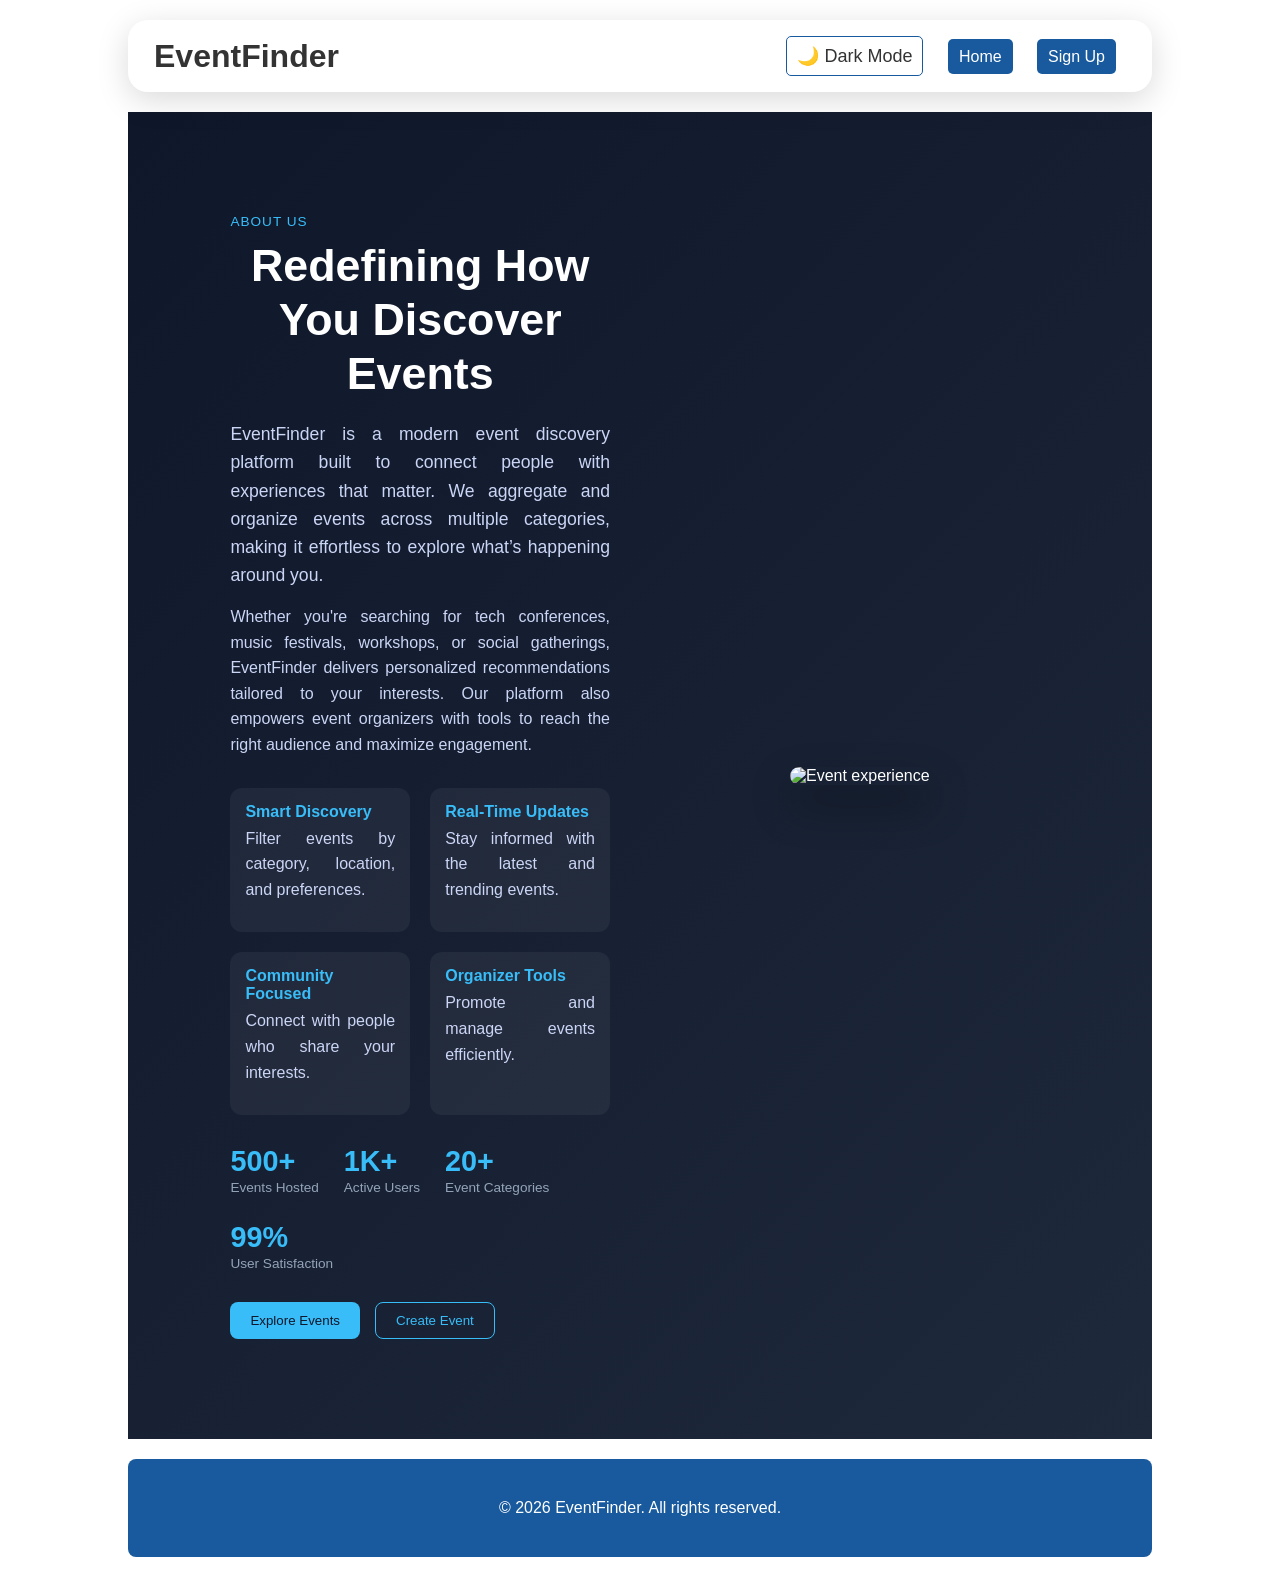
==== about-us.html @ e3f43a1d "adjustment" ====
<!DOCTYPE html>
<html lang="en">
<head>
  <meta charset="UTF-8">
  <title>About Us - EventFinder</title>
  <link rel="stylesheet" href="styles/base.css">
    <link rel="stylesheet" href="styles/about.css">
</head>
<body>

  <!-- Navbar -->
  <header class="navbar">
    <h1 class="logo">EventFinder</h1>
    <nav>
      <button id="theme-toggle">🌙 Dark Mode</button>
      <a href="index.html">Home</a>
      <a href="signup.html">Sign Up</a>
    </nav>
  </header>


  <section class="about-main">
  <div class="about-wrapper">

    <!-- Left Content -->
    <div class="about-content">
      <span class="about-label">About Us</span>
      <h2>Redefining How You Discover Events</h2>

      <p class="about-intro">
        EventFinder is a modern event discovery platform built to connect people
        with experiences that matter. We aggregate and organize events across
        multiple categories, making it effortless to explore what’s happening
        around you.
      </p>

      <p>
        Whether you're searching for tech conferences, music festivals,
        workshops, or social gatherings, EventFinder delivers personalized
        recommendations tailored to your interests. Our platform also empowers
        event organizers with tools to reach the right audience and maximize
        engagement.
      </p>

      <!-- Feature highlights -->
      <div class="about-features">
        <div class="feature">
          <h4>Smart Discovery</h4>
          <p>Filter events by category, location, and preferences.</p>
        </div>

        <div class="feature">
          <h4>Real-Time Updates</h4>
          <p>Stay informed with the latest and trending events.</p>
        </div>

        <div class="feature">
          <h4>Community Focused</h4>
          <p>Connect with people who share your interests.</p>
        </div>

        <div class="feature">
          <h4>Organizer Tools</h4>
          <p>Promote and manage events efficiently.</p>
        </div>
      </div>

      <!-- Stats -->
      <div class="about-stats">
        <div>
          <h3>500+</h3>
          <span>Events Hosted</span>
        </div>
        <div>
          <h3>1K+</h3>
          <span>Active Users</span>
        </div>
        <div>
          <h3>20+</h3>
          <span>Event Categories</span>
        </div>
        <div>
          <h3>99%</h3>
          <span>User Satisfaction</span>
        </div>
      </div>

      <!-- CTA -->
      <div class="about-cta">
        <button class="primary-btn">Explore Events</button>
        <button class="secondary-btn">Create Event</button>
      </div>
    </div>

    <!-- Right Image -->
    <div class="about-visual">
      <img src="images/about.jpg" alt="Event experience">
    </div>

  </div>
</section>
  

  <footer>
    <p>© 2026 EventFinder. All rights reserved.</p>
  </footer>

  <script src="scripts/theme.js"></script>
</body>
</html>
---- styles/base.css ----
:root {
  --bg: #ffffff;
  --text: #333333;
  --card: #f4f4f4;
  --primary: #185a9d;
  --nav-link-text: #ffffff;
}

.dark-mode {
  --bg: #121212;
  --text: #f5f5f5;
  --card: #1e1e1e;
  --primary: #ff7a18;
  --nav-link-text:#ffffff;
}

* {
  margin: 0%;
  padding: 0;
  box-sizing: border-box;
  font-family: Arial, sans-serif;
}

body {
  margin: 0% 10%;
  background-color: var(--bg);
  color: var(--text);
}

/* Navbar */
.navbar {
 display: flex;
 justify-content: space-between;
 align-items: center;
 padding: 15px 25px;
 margin: 20px auto;
 border-radius: 20px;
 backdrop-filter: blur(12px);
 -webkit-backdrop-filter: blur(12px);
 background: rgba(255,255,255,0.15);
 border: 1px solid rgba(255,255,255,0.2);
 box-shadow: 0 8px 32px rgba(0,0,0,0.15);
 width: 100%;
 transition: all 0.3s ease;
}


#theme-toggle {
  background: transparent;
  border: 1px solid #185a9d;
  font-size: 18px;
  cursor: pointer;
  color: var(--text);
  margin: 0px 10px;
  padding: 8px 10px;
  border-radius: 5px;
}
.navbar a {
  margin-left: 40px;
  text-decoration: none;
  color: var(--nav-link-text);
  font-size: 16px;
  margin: 0px 10px;
  padding: 8px 10px;
  border-radius: 5px;
  border: 1px solid transparent;
  background-color: var(--primary);
  transition: all 0.3s ease;
}

.navbar a:hover {
  border-bottom: 2px solid #ff7a18;
}

/* Hero */
.hero {
  
  backdrop-filter: blur(12px);
  -webkit-backdrop-filter: blur(12px);
  background: rgba(255,255,255,0.15);
  
  box-shadow: 0 8px 32px rgba(0,0,0,0.15);
  transition:all 0.3s ease;


  text-align: center;
  padding: 100px, 40px;
  border-radius: 15px;
  min-height: 40vh;
  font-size: 20px;
  background-image: linear-gradient(rgba(0,0,0,0.6), rgba(0,0,0,0.6)), url("../assets/images/hero.jpg");

  background-color: #185a9d;
  color: white;
  background-size: cover;
  background-position: center;
  background-repeat: no-repeat;
}

.search-box {
  margin-top: 20px;

}

.search-box input {
  padding: 16px 24px;
  width: 500px;
  border: none;
  border-radius: 30px;
  font-size: 16px;
  outline: none;
}

.search-box button {
  padding: 16px 28px;
  border: none;
  font-size: 16px;
  background: #ff7a18;
  color: white;
  border-radius: 30px;
  cursor: pointer;
  margin-left: 10px;
  font-weight: bold;
}

/* Categories */
.categories {
  padding: 40px;
  text-align: center;
}

.category-list {
  display: flex;
  flex-wrap: wrap;
  justify-content: center;
  gap: 20px;
  margin-top: 20px;
}
.card {
  padding: 20px;
  background: var(--card);
  border-radius: 10px;
  width: 120px;
  box-shadow: 0 2px 5px rgba(0, 0, 0, 0.1);
}

/* Events */
.events {
  padding: 40px;
}

.event-grid {
  display: grid;
  grid-template-columns: repeat(3, 1fr);
  gap: 24px;
  margin: 30px 0px;
}

.event-card {
  background: var(--card);
  border-radius: 10px;
  overflow: hidden;
  box-shadow: 0 2px 5px rgba(0, 0, 0, 0.1);
}

.event-card img {
  width: 100%;
}

.event-card h3 {
  padding: 10px;
}

.event-card p {
  padding: 0 10px 10px;
  color: gray;
}

.categories-container {
  max-width: 900px;
  margin: 30px auto;
  background: var(--card);
  border-radius: 10px;
  padding: 20px;
}

/* Header */
.categories-header {
  display: flex;
  justify-content: center;
  align-items: center;
  margin-bottom: 20px;
}

.close-btn {
  cursor: pointer;
  font-size: 18px;
}

.card-desc {
  text-decoration: none;
  text-align: justify;
}

/* Grid */
.categories-grid {
  display: grid;
  align-items: center;
  justify-content: center;
  grid-template-columns: repeat(2, 0fr);
  gap: 25px;
}

/* Category Item */
.category {
  display: flex;
  justify-content: center;
  align-items: center;
  text-align: center;
  cursor: pointer;
  transition: 0.2s;
  font-size: 24px;
  width: 200px;
  height: 140px;
  object-fit: contain;
  margin-bottom: 10px;
  border: 1px #222 solid;
  border-radius: 5px;
}

.category p {
  font-size: 24px;
}

.category p {
  font-size: 14px;
  color: #333;
}

/* Hover Effect */
.category:hover {
  transform: scale(1.05);
}

/* Responsive */
@media (max-width: 768px) {
  .categories-grid {
    grid-template-columns: repeat(2, 1fr);
  }
}

@media (max-width: 480px) {
  .categories-grid {
    grid-template-columns: 1fr;
  }
}

/* SECTION BASE */
section {
  padding: 60px 40px;
}

h2 {
  text-align: center;
  margin-bottom: 30px;
}

/* 🎯 Categories */
.category-grid {
  display: flex;
  justify-content: center;
  gap: 20px;
}

.category-grid .card {
  padding: 20px;
  border-radius: 12px;
  color: white;
  width: 120px;
  text-align: center;
  font-weight: bold;
}

.category-list .card {
  background: var(--card);
  color: var(--text);
}

/* 📩 Newsletter */
.newsletter {
  text-align: center;
  background: linear-gradient(135deg, #43cea2, #185a9d);
  color: white;
  border-radius: 15px;
  margin: 4% 0%;
  display: flex;
  flex-direction: column;
  align-items: center;
  padding: 40px;
  gap: 50px;
  font-size: 18px;
}

.newsletter input {
  padding: 10px;
  width: 250px;
  border: none;
  border-radius: 5px;
}

.newsletter button {
  padding: 10px 15px;
  border: none;
  background: #ff7a18;
  color: white;
  font-size: 16px;
  border-radius: 5px;
  margin-left: 10px;
}

.card:hover,
.event-card:hover,
button:hover {
  transform: translateY(-5px);
  transition: 0.3s;
  cursor: pointer;
}

.one button {
  margin-top: 25px;
}

/* Footer */
footer {
  text-align: center;
  padding: 20px;
  border-radius: 8px;
  margin: 20px 0;
  background: #185a9d;
  color: white;
  display: flex;
  flex-direction: column;
  align-items: center;
  padding: 40px;
  gap: 10px;
}

footer a {
  text-decoration: none;
  color: #fff;
}
/* event card image area */
.card-img {
  width: 100%;
  height: 150px;
  display: flex;
  align-items: center;
  justify-content: center;
  font-size: 64px;
  background: #eef2f7;
}
.dark-mode .card-img {
  background: #2a2a2a;
}

/* card body padding */
.card-body {
  padding: 14px 16px 18px;
}
.card-body h3 {
  font-size: 17px;
  margin-bottom: 8px;
}

/* date and location row */
.card-meta {
  display: flex;
  gap: 14px;
  font-size: 13px;
  color: gray;
  margin-bottom: 8px;
}

/* description preview — cuts off at 2 lines with ... */
.card-desc {
  font-size: 13px;
  line-height: 1.5;
  opacity: 0.7;
  display: -webkit-box;
  -webkit-line-clamp: 2;
  -webkit-box-orient: vertical;
  overflow: hidden;
  max-height: 3em;
}
.card-desc {
  display: -webkit-box;
  -webkit-line-clamp: 2;
  -webkit-box-orient: vertical;
  overflow: hidden;
}
.read-more {
  font-size: 12px;
  color: #185a9d;
  cursor: pointer;
  display: inline-block;
  margin-top: 4px;
  padding: 0 16px 12px;
}
/* Auth Pages */
.auth-section {
  display: flex;
  justify-content: center;
  align-items: center;
  padding: 60px 20px;
}

.auth-box {
  background: var(--card);
  border-radius: 16px;
  padding: 40px;
  width: 100%;
  max-width: 450px;
  box-shadow: 0 4px 20px rgba(0,0,0,0.1);
  text-align: center;
}

.auth-box h2 {
  margin-bottom: 8px;
}

.auth-sub {
  color: gray;
  font-size: 14px;
  margin-bottom: 30px;
}

.auth-form {
  text-align: left;
}

.form-group {
  margin-bottom: 20px;
}

.form-group label {
  display: block;
  font-size: 14px;
  font-weight: bold;
  margin-bottom: 6px;
}

.form-group input {
  width: 100%;
  padding: 12px;
  border: 1px solid #ddd;
  border-radius: 8px;
  font-size: 14px;
  background: var(--bg);
  color: var(--text);
}

.auth-btn {
  width: 100%;
  padding: 13px;
  background: linear-gradient(135deg, #43cea2, #185a9d);
  color: white;
  border: none;
  border-radius: 8px;
  font-size: 16px;
  font-weight: bold;
  cursor: pointer;
  margin-top: 10px;
}

.auth-error {
  color: #e74c3c;
  font-size: 13px;
  margin-bottom: 10px;
  min-height: 18px;
}

.auth-success {
  color: #27ae60;
  font-size: 13px;
  margin-bottom: 10px;
  min-height: 18px;
}

.auth-switch {
  text-align: center;
  margin-top: 20px;
  font-size: 14px;
  color: gray;
}

.auth-switch a {
  color: #185a9d;
  text-decoration: none;
  font-weight: bold;
}
---- styles/about.css ----
.about-main {
  padding: 100px 10%;
  background: linear-gradient(135deg, #0f172a, #1e293b);
  color: #fff;
}

/* Layout */
.about-wrapper {
  display: flex;
  align-items: center;
  gap: 60px;
  flex-wrap: wrap;
}

p {
    text-align: justify;
}

.about-content {
  flex: 1;
  max-width: 600px;
}

/* Labels & Headings */
.about-label {
  font-size: 0.85rem;
  letter-spacing: 1px;
  text-transform: uppercase;
  color: #38bdf8;
  margin-bottom: 10px;
  display: inline-block;
}

.about-content h2 {
  font-size: 2.8rem;
  margin-bottom: 20px;
  line-height: 1.2;
}

.about-intro {
  font-size: 1.1rem;
  margin-bottom: 15px;
  color: #e2e8f0;
}

.about-content p {
  color: #cbd5f5;
  line-height: 1.6;
  margin-bottom: 15px;
}

/* Features Grid */
.about-features {
  display: grid;
  grid-template-columns: repeat(2, 1fr);
  gap: 20px;
  margin: 30px 0;
}

.feature {
  background: rgba(255,255,255,0.05);
  padding: 15px;
  border-radius: 12px;
  transition: 0.3s;
}

.feature:hover {
  background: rgba(56,189,248,0.15);
  transform: translateY(-5px);
}

.feature h4 {
  margin-bottom: 5px;
  color: #38bdf8;
}

/* Stats */
.about-stats {
  display: flex;
  gap: 25px;
  flex-wrap: wrap;
  margin-top: 20px;
}

.about-stats h3 {
  font-size: 1.8rem;
  color: #38bdf8;
}

.about-stats span {
  font-size: 0.85rem;
  color: #94a3b8;
}

/* CTA */
.about-cta {
  margin-top: 30px;
  display: flex;
  gap: 15px;
}

.primary-btn {
  background: #38bdf8;
  color: #0f172a;
  padding: 10px 20px;
  border: none;
  border-radius: 8px;
  cursor: pointer;
}

.secondary-btn {
  background: transparent;
  border: 1px solid #38bdf8;
  color: #38bdf8;
  padding: 10px 20px;
  border-radius: 8px;
  cursor: pointer;
}

/* Image */
.about-visual {
  flex: 1;
  text-align: center;
}

.about-visual img {
  width: 100%;
  max-width: 450px;
  border-radius: 20px;
  box-shadow: 0 20px 40px rgba(0,0,0,0.4);
}

/* Responsive */
@media (max-width: 768px) {
  .about-wrapper {
    flex-direction: column;
    text-align: center;
  }

  .about-features {
    grid-template-columns: 1fr;
  }

  .about-cta {
    justify-content: center;
  }
}
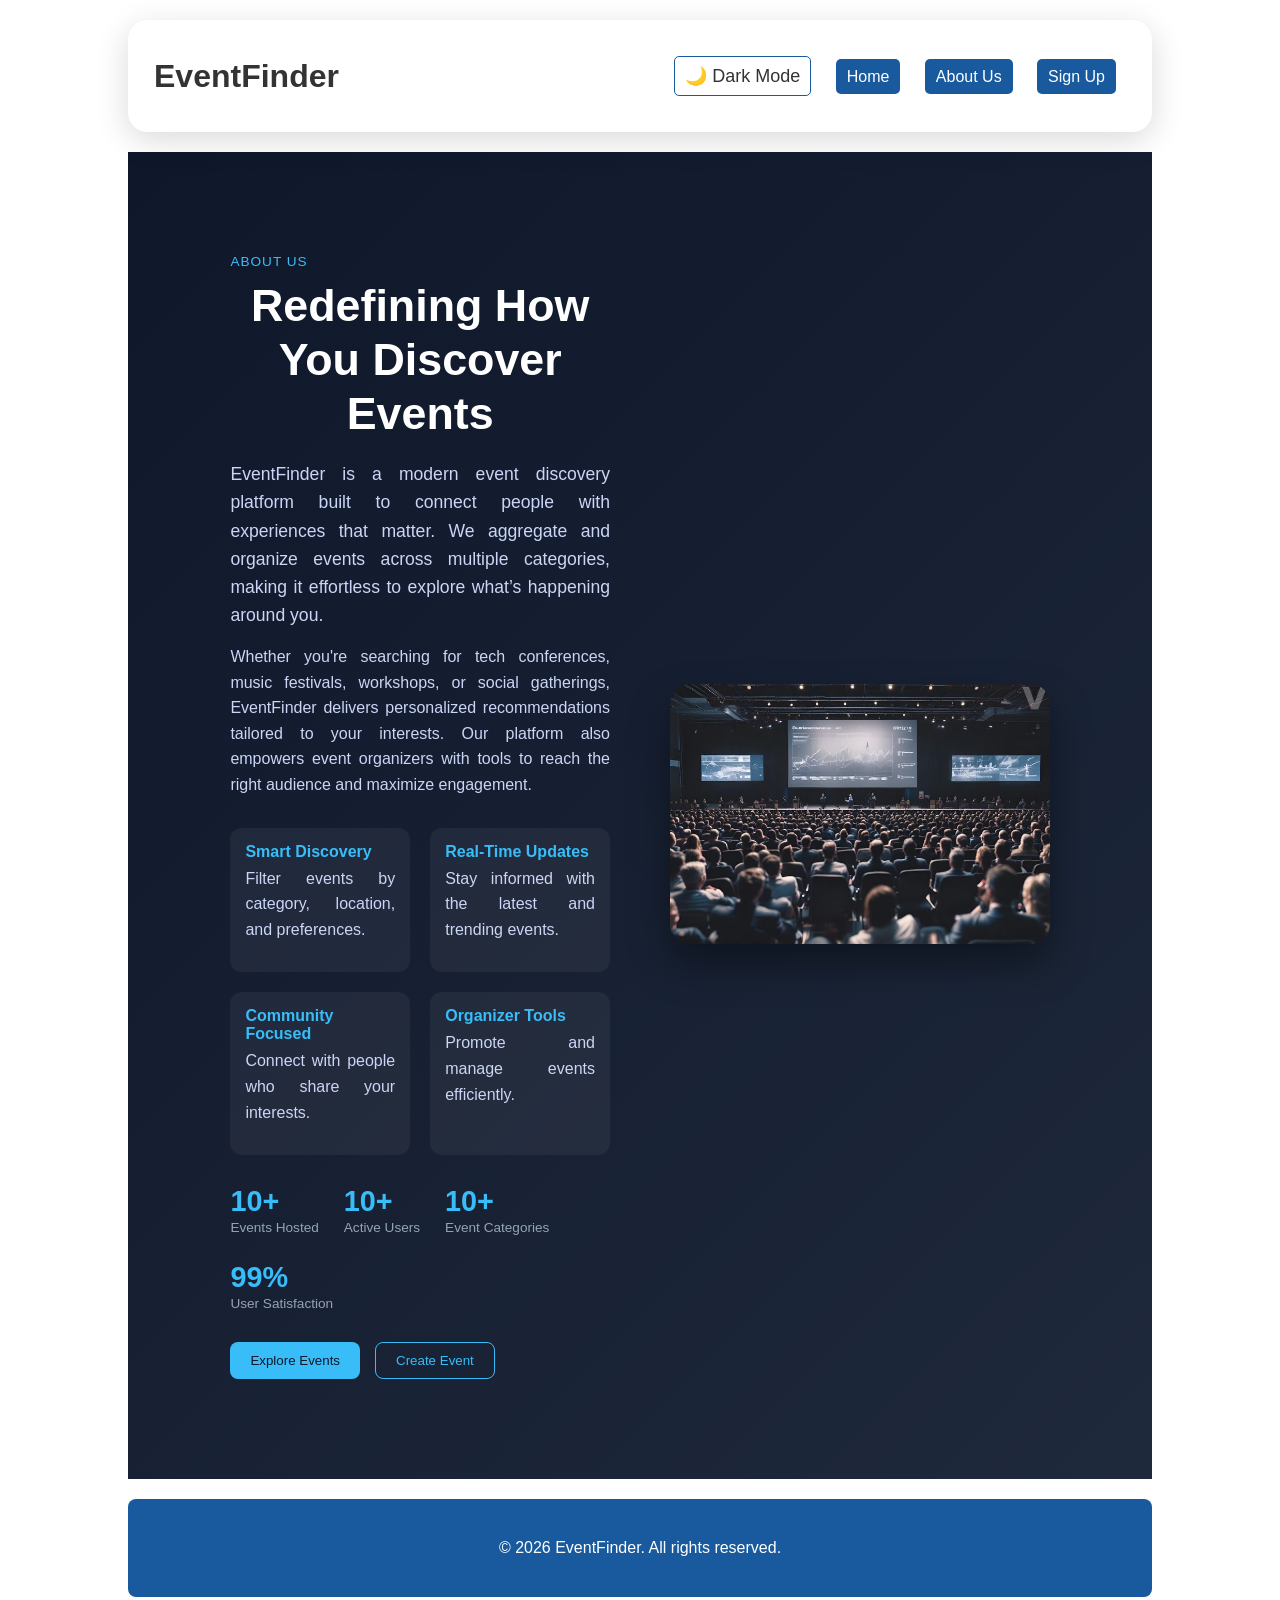
==== commit a0963178: "final" ====
--- a/about-us.html
+++ b/about-us.html
@@ -4,7 +4,8 @@
   <meta charset="UTF-8">
   <title>About Us - EventFinder</title>
   <link rel="stylesheet" href="styles/base.css">
-    <link rel="stylesheet" href="styles/about.css">
+  <link rel="stylesheet" href="styles/about.css">
+  <link rel="stylesheet" href="styles/responsiveness.css" />
 </head>
 <body>
 
@@ -14,6 +15,7 @@
     <nav>
       <button id="theme-toggle">🌙 Dark Mode</button>
       <a href="index.html">Home</a>
+      <a href="about-us.html">About Us</a>
       <a href="signup.html">Sign Up</a>
     </nav>
   </header>
@@ -68,15 +70,15 @@
       <!-- Stats -->
       <div class="about-stats">
         <div>
-          <h3>500+</h3>
+          <h3>10+</h3>
           <span>Events Hosted</span>
         </div>
         <div>
-          <h3>1K+</h3>
+          <h3>10+</h3>
           <span>Active Users</span>
         </div>
         <div>
-          <h3>20+</h3>
+          <h3>10+</h3>
           <span>Event Categories</span>
         </div>
         <div>
@@ -87,14 +89,14 @@
 
       <!-- CTA -->
       <div class="about-cta">
-        <button class="primary-btn">Explore Events</button>
-        <button class="secondary-btn">Create Event</button>
+        <button class="primary-btn" onclick="window.location.href='index.html#explore'">Explore Events</button>
+        <button class="secondary-btn" onclick="window.location.href='index.html#add-event'">Create Event</button>
       </div>
     </div>
 
     <!-- Right Image -->
     <div class="about-visual">
-      <img src="images/about.jpg" alt="Event experience">
+      <img src="assets/images/about.png" alt="Event experience">
     </div>
 
   </div>
--- a/styles/base.css
+++ b/styles/base.css
@@ -11,7 +11,11 @@
   --text: #f5f5f5;
   --card: #1e1e1e;
   --primary: #ff7a18;
-  --nav-link-text:#ffffff;
+  --nav-link-text: #ffffff;
+}
+
+.dark-mode .category-list {
+  color: #ffffff;
 }
 
 * {
@@ -29,21 +33,20 @@
 
 /* Navbar */
 .navbar {
- display: flex;
- justify-content: space-between;
- align-items: center;
- padding: 15px 25px;
- margin: 20px auto;
- border-radius: 20px;
- backdrop-filter: blur(12px);
- -webkit-backdrop-filter: blur(12px);
- background: rgba(255,255,255,0.15);
- border: 1px solid rgba(255,255,255,0.2);
- box-shadow: 0 8px 32px rgba(0,0,0,0.15);
- width: 100%;
- transition: all 0.3s ease;
-}
-
+  display: flex;
+  justify-content: space-between;
+  align-items: center;
+  padding: 35px 25px;
+  margin: 20px auto;
+  border-radius: 20px;
+  backdrop-filter: blur(12px);
+  -webkit-backdrop-filter: blur(12px);
+  background: rgba(255, 255, 255, 0.15);
+  border: 1px solid rgba(255, 255, 255, 0.2);
+  box-shadow: 0 8px 32px rgba(0, 0, 0, 0.15);
+  width: 100%;
+  transition: all 0.3s ease;
+}
 
 #theme-toggle {
   background: transparent;
@@ -74,21 +77,21 @@
 
 /* Hero */
 .hero {
-  
   backdrop-filter: blur(12px);
   -webkit-backdrop-filter: blur(12px);
-  background: rgba(255,255,255,0.15);
-  
-  box-shadow: 0 8px 32px rgba(0,0,0,0.15);
-  transition:all 0.3s ease;
-
+  background: rgba(255, 255, 255, 0.15);
+
+  box-shadow: 0 8px 32px rgba(0, 0, 0, 0.15);
+  transition: all 0.3s ease;
 
   text-align: center;
   padding: 100px, 40px;
   border-radius: 15px;
   min-height: 40vh;
   font-size: 20px;
-  background-image: linear-gradient(rgba(0,0,0,0.6), rgba(0,0,0,0.6)), url("../assets/images/hero.jpg");
+  background-image:
+    linear-gradient(rgba(0, 0, 0, 0.6), rgba(0, 0, 0, 0.6)),
+    url("../assets/images/hero.jpg");
 
   background-color: #185a9d;
   color: white;
@@ -99,7 +102,6 @@
 
 .search-box {
   margin-top: 20px;
-
 }
 
 .search-box input {
@@ -284,38 +286,6 @@
 .category-list .card {
   background: var(--card);
   color: var(--text);
-}
-
-/* 📩 Newsletter */
-.newsletter {
-  text-align: center;
-  background: linear-gradient(135deg, #43cea2, #185a9d);
-  color: white;
-  border-radius: 15px;
-  margin: 4% 0%;
-  display: flex;
-  flex-direction: column;
-  align-items: center;
-  padding: 40px;
-  gap: 50px;
-  font-size: 18px;
-}
-
-.newsletter input {
-  padding: 10px;
-  width: 250px;
-  border: none;
-  border-radius: 5px;
-}
-
-.newsletter button {
-  padding: 10px 15px;
-  border: none;
-  background: #ff7a18;
-  color: white;
-  font-size: 16px;
-  border-radius: 5px;
-  margin-left: 10px;
 }
 
 .card:hover,
@@ -420,7 +390,7 @@
   padding: 40px;
   width: 100%;
   max-width: 450px;
-  box-shadow: 0 4px 20px rgba(0,0,0,0.1);
+  box-shadow: 0 4px 20px rgba(0, 0, 0, 0.1);
   text-align: center;
 }
 
@@ -497,4 +467,55 @@
   color: #185a9d;
   text-decoration: none;
   font-weight: bold;
-}+}
+/* Events Header */
+.events-header {
+  display: flex;
+  justify-content: space-between;
+  align-items: center;
+  margin-bottom: 10px;
+}
+
+.events-header h2 {
+  margin-bottom: 0;
+}
+
+.add-event-btn {
+  padding: 10px 20px;
+  background: linear-gradient(135deg, #43cea2, #185a9d);
+  color: white;
+  border: none;
+  border-radius: 8px;
+  font-size: 15px;
+  font-weight: bold;
+  cursor: pointer;
+}
+/* Edit and Delete buttons on user cards */
+.user-card-actions {
+  display: flex;
+  gap: 8px;
+  margin-top: 10px;
+  padding-bottom: 4px;
+}
+
+.edit-btn {
+  flex: 1;
+  padding: 6px;
+  background: #185a9d;
+  color: white;
+  border: none;
+  border-radius: 6px;
+  font-size: 12px;
+  cursor: pointer;
+}
+
+.delete-btn {
+  flex: 1;
+  padding: 6px;
+  background: #e74c3c;
+  color: white;
+  border: none;
+  border-radius: 6px;
+  font-size: 12px;
+  cursor: pointer;
+}
--- a/styles/responsiveness.css
+++ b/styles/responsiveness.css
@@ -0,0 +1,379 @@
+/* ============================================
+   UNIFIED RESPONSIVE DESIGN
+   Handles: Home, About, Categories, Login, Signup
+   ============================================ */
+
+/* Tablet Styles (max-width: 768px) */
+@media (max-width: 768px) {
+  /* General Layout */
+  body {
+    margin: 0% 3% !important;
+  }
+
+  section {
+    padding: 40px 20px !important;
+  }
+
+  /* Navbar */
+  .navbar {
+    flex-direction: column;
+    gap: 15px;
+    text-align: center;
+    padding: 20px 15px !important;
+    margin: 15px 0px !important;
+  }
+
+  .navbar nav {
+    display: flex;
+    flex-wrap: wrap;
+    justify-content: center;
+    gap: 10px;
+  }
+
+  .navbar a,
+  #theme-toggle {
+    margin: 0 !important;
+    padding: 8px 12px !important;
+    font-size: 14px;
+  }
+
+  /* Hero Section (Home & Categories pages) */
+  .hero {
+    padding: 50px 20px !important;
+    min-height: 35vh;
+  }
+
+  .hero h2 {
+    font-size: 24px;
+  }
+
+  .hero p {
+    font-size: 16px;
+  }
+
+  .search-box {
+    display: flex;
+    flex-direction: column;
+    gap: 12px;
+    align-items: center;
+  }
+
+  .search-box input {
+    width: 90%;
+    margin-left: 0 !important;
+  }
+
+  .search-box button {
+    width: 90%;
+    margin-left: 0 !important;
+  }
+
+  /* Categories Grid (Home page) */
+  .category-list {
+    gap: 12px;
+  }
+
+  .category-list .card {
+    width: 100px;
+    padding: 12px;
+    font-size: 14px;
+  }
+
+  /* Events Grid (Home page) */
+  .event-grid {
+    grid-template-columns: repeat(2, 1fr) !important;
+    gap: 16px;
+  }
+
+  .events {
+    padding: 20px !important;
+  }
+
+  .events-header {
+    flex-direction: column;
+    gap: 12px;
+    text-align: center;
+  }
+
+  .events-header h2 {
+    margin-bottom: 0;
+  }
+
+  .add-event-btn {
+    width: 100%;
+    max-width: 200px;
+  }
+
+  /* Cards */
+  .card-img {
+    height: 120px;
+    font-size: 48px;
+  }
+
+  .card-body {
+    padding: 10px 12px 14px;
+  }
+
+  .card-body h3 {
+    font-size: 16px;
+  }
+
+  .card-meta {
+    flex-wrap: wrap;
+    gap: 8px;
+    font-size: 11px;
+  }
+
+  /* Categories Page (categories.html) */
+  .categories-container {
+    margin: 20px auto !important;
+    padding: 20px !important;
+  }
+
+  .categories-grid {
+    grid-template-columns: repeat(2, 1fr) !important;
+    gap: 15px;
+  }
+
+  .category {
+    width: 100% !important;
+    height: 100px !important;
+    font-size: 18px;
+  }
+
+  .category p {
+    font-size: 14px;
+  }
+
+  /* About Page */
+  .about-main {
+    padding: 50px 5% !important;
+  }
+
+  .about-wrapper {
+    flex-direction: column;
+    gap: 40px;
+    text-align: center;
+  }
+
+  .about-content {
+    max-width: 100%;
+  }
+
+  .about-content h2 {
+    font-size: 2rem;
+  }
+
+  .about-features {
+    grid-template-columns: 1fr !important;
+    gap: 15px;
+  }
+
+  .feature {
+    padding: 12px;
+  }
+
+  .about-stats {
+    justify-content: center;
+    gap: 20px;
+  }
+
+  .about-stats h3 {
+    font-size: 1.5rem;
+  }
+
+  .about-cta {
+    justify-content: center;
+  }
+
+  .about-visual img {
+    max-width: 100%;
+  }
+
+  /* Auth Pages (Login & Signup) */
+  .auth-section {
+    padding: 40px 20px !important;
+  }
+
+  .auth-box {
+    padding: 25px 20px !important;
+    margin: 0 10px;
+  }
+
+  .auth-box h2 {
+    font-size: 24px;
+  }
+
+  /* Modal & Form */
+  #modal-overlay .modal-container,
+  #add-event-overlay > div {
+    max-width: 95%;
+  }
+
+  /* Footer */
+  footer {
+    padding: 30px 20px !important;
+    margin: 15px 0;
+  }
+}
+
+/* Mobile Styles (max-width: 480px) */
+@media (max-width: 480px) {
+  /* General */
+  body {
+    margin: 0% 2% !important;
+  }
+
+  /* Navbar */
+  .navbar h1.logo {
+    font-size: 20px;
+  }
+
+  .navbar a,
+  #theme-toggle {
+    font-size: 12px;
+    padding: 6px 10px !important;
+  }
+
+  /* Hero */
+  .hero h2 {
+    font-size: 20px;
+  }
+
+  .hero p {
+    font-size: 14px;
+  }
+
+  .search-box input,
+  .search-box button {
+    width: 100%;
+    padding: 12px 16px;
+  }
+
+  /* Events Grid - Single column */
+  .event-grid {
+    grid-template-columns: 1fr !important;
+    gap: 16px;
+  }
+
+  /* Categories */
+  .category-list .card {
+    width: calc(50% - 10px);
+    min-width: 80px;
+  }
+
+  .category-list {
+    gap: 10px;
+  }
+
+  /* Categories Page */
+  .categories-grid {
+    grid-template-columns: 1fr !important;
+  }
+
+  .category {
+    height: 80px !important;
+    font-size: 16px;
+  }
+
+  /* Cards */
+  .card-img {
+    height: 100px;
+    font-size: 40px;
+  }
+
+  .user-card-actions {
+    flex-direction: column;
+    gap: 6px;
+  }
+
+  .edit-btn,
+  .delete-btn {
+    padding: 8px;
+    font-size: 13px;
+  }
+
+  /* About Page */
+  .about-main {
+    padding: 40px 4% !important;
+  }
+
+  .about-content h2 {
+    font-size: 1.6rem;
+  }
+
+  .about-intro {
+    font-size: 1rem;
+  }
+
+  .feature h4 {
+    font-size: 1rem;
+  }
+
+  .feature p {
+    font-size: 0.85rem;
+  }
+
+  .about-stats {
+    flex-wrap: wrap;
+    gap: 15px;
+  }
+
+  .about-stats h3 {
+    font-size: 1.3rem;
+  }
+
+  .about-stats span {
+    font-size: 0.75rem;
+  }
+
+  .about-cta {
+    flex-direction: column;
+    gap: 10px;
+  }
+
+  .primary-btn,
+  .secondary-btn {
+    width: 100%;
+    padding: 10px;
+  }
+
+  /* Auth Pages */
+  .auth-box {
+    padding: 20px 15px !important;
+  }
+
+  .auth-box h2 {
+    font-size: 22px;
+  }
+
+  .auth-sub {
+    font-size: 13px;
+  }
+
+  .form-group input {
+    padding: 10px;
+  }
+
+  .auth-btn {
+    padding: 12px;
+  }
+
+  /* Buttons & Interactions */
+  .add-event-btn {
+    max-width: 100%;
+  }
+
+  /* Modal close button - easier to tap */
+  #modal-overlay .close-modal,
+  #add-event-overlay button {
+    width: 36px;
+    height: 36px;
+    font-size: 18px;
+  }
+
+  /* Footer */
+  footer {
+    padding: 20px 15px !important;
+  }
+}
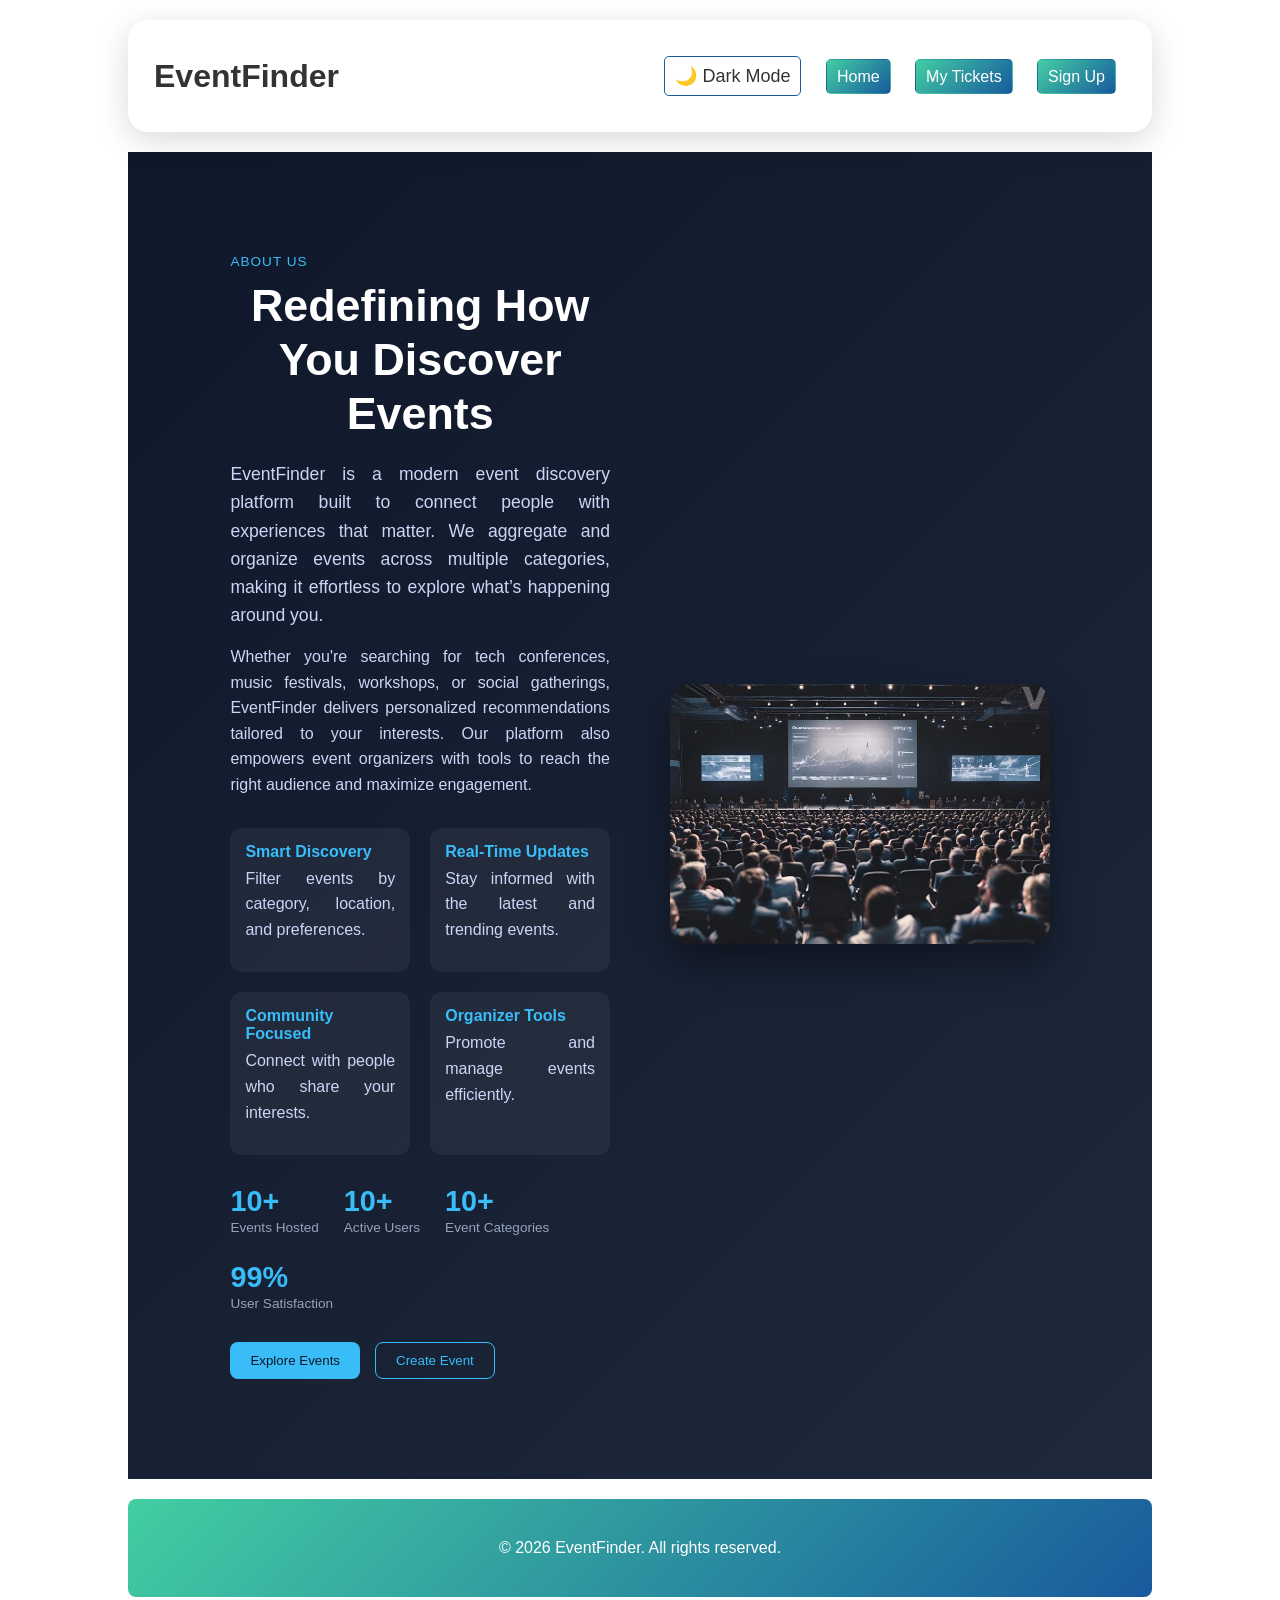
==== commit dfc0f9f6: "final" ====
--- a/about-us.html
+++ b/about-us.html
@@ -15,7 +15,7 @@
     <nav>
       <button id="theme-toggle">🌙 Dark Mode</button>
       <a href="index.html">Home</a>
-      <a href="about-us.html">About Us</a>
+      <a href="my-tickets.html">My Tickets</a>
       <a href="signup.html">Sign Up</a>
     </nav>
   </header>
--- a/styles/base.css
+++ b/styles/base.css
@@ -16,6 +16,10 @@
 
 .dark-mode .category-list {
   color: #ffffff;
+}
+
+.dark-mode #modal-content {
+  color: #000;
 }
 
 * {
@@ -67,7 +71,7 @@
   padding: 8px 10px;
   border-radius: 5px;
   border: 1px solid transparent;
-  background-color: var(--primary);
+  background: linear-gradient(135deg, #43cea2, #185a9d);
   transition: all 0.3s ease;
 }
 
@@ -142,7 +146,7 @@
   padding: 20px;
   background: var(--card);
   border-radius: 10px;
-  width: 120px;
+  width: 180px;
   box-shadow: 0 2px 5px rgba(0, 0, 0, 0.1);
 }
 
@@ -244,19 +248,6 @@
   transform: scale(1.05);
 }
 
-/* Responsive */
-@media (max-width: 768px) {
-  .categories-grid {
-    grid-template-columns: repeat(2, 1fr);
-  }
-}
-
-@media (max-width: 480px) {
-  .categories-grid {
-    grid-template-columns: 1fr;
-  }
-}
-
 /* SECTION BASE */
 section {
   padding: 60px 40px;
@@ -306,7 +297,7 @@
   padding: 20px;
   border-radius: 8px;
   margin: 20px 0;
-  background: #185a9d;
+  background: linear-gradient(135deg, #43cea2, #185a9d);
   color: white;
   display: flex;
   flex-direction: column;
--- a/styles/responsiveness.css
+++ b/styles/responsiveness.css
@@ -376,4 +376,409 @@
   footer {
     padding: 20px 15px !important;
   }
+}
+
+
+/* ============================================
+   MEDIA QUERIES FOR REGISTRATION & MY-TICKETS PAGES
+   ============================================ */
+
+/* Tablet Styles (max-width: 768px) */
+@media (max-width: 768px) {
+  
+  /* Registration Page */
+  .auth-box {
+    max-width: 90% !important;
+    margin: 0 auto !important;
+    padding: 25px 20px !important;
+  }
+  
+  .auth-box h2 {
+    font-size: 24px;
+  }
+  
+  .event-summary {
+    padding: 15px !important;
+  }
+  
+  .event-summary h3 {
+    font-size: 18px;
+  }
+  
+  .event-summary p {
+    font-size: 13px;
+  }
+  
+  .ticket-option {
+    padding: 12px !important;
+  }
+  
+  .ticket-info h4 {
+    font-size: 14px;
+  }
+  
+  .ticket-info p {
+    font-size: 11px;
+  }
+  
+  .ticket-price {
+    font-size: 16px;
+  }
+  
+  .form-row {
+    grid-template-columns: 1fr;
+    gap: 10px;
+  }
+  
+  .quantity-selector {
+    justify-content: center;
+  }
+  
+  .total-amount h3 {
+    font-size: 16px;
+  }
+  
+  .total-amount span {
+    font-size: 20px;
+  }
+  
+  .register-btn-submit {
+    padding: 12px;
+    font-size: 15px;
+  }
+  
+  .payment-option {
+    padding: 10px;
+    font-size: 14px;
+  }
+  
+  /* My Tickets Page */
+  .tickets-container {
+    margin: 20px auto !important;
+    padding: 15px !important;
+  }
+  
+  .tickets-container h2 {
+    font-size: 24px;
+  }
+  
+  .ticket-card {
+    padding: 15px !important;
+    margin-bottom: 15px;
+  }
+  
+  .ticket-header h3 {
+    font-size: 16px;
+    max-width: 70%;
+  }
+  
+  .ticket-badge {
+    font-size: 10px;
+    padding: 3px 10px;
+  }
+  
+  .ticket-details {
+    gap: 12px;
+    font-size: 12px;
+    margin: 10px 0;
+    flex-wrap: wrap;
+  }
+  
+  .ticket-details span {
+    font-size: 12px;
+  }
+  
+  .delete-ticket-btn {
+    width: 28px;
+    height: 28px;
+    font-size: 16px;
+    top: 12px;
+    right: 12px;
+  }
+  
+  .add-event-btn {
+    width: 100%;
+    padding: 10px;
+    font-size: 14px;
+  }
+  
+  /* Confirmation Modal */
+  .confirm-content {
+    max-width: 90%;
+    margin: 0 20px;
+    padding: 20px;
+  }
+  
+  .confirm-content h3 {
+    font-size: 18px;
+  }
+  
+  .confirm-content p {
+    font-size: 14px;
+  }
+  
+  .confirm-buttons button {
+    padding: 8px 16px;
+    font-size: 14px;
+  }
+  
+  /* Toast Notification */
+  div[style*="position: fixed; bottom: 20px"] {
+    font-size: 12px !important;
+    padding: 10px 20px !important;
+    width: 90%;
+    text-align: center;
+  }
+}
+
+/* Mobile Styles (max-width: 480px) */
+@media (max-width: 480px) {
+  
+  /* Registration Page */
+  .auth-box {
+    max-width: 95% !important;
+    padding: 20px 15px !important;
+  }
+  
+  .auth-box h2 {
+    font-size: 20px;
+  }
+  
+  .auth-sub {
+    font-size: 12px;
+  }
+  
+  .event-summary {
+    padding: 12px !important;
+  }
+  
+  .event-summary h3 {
+    font-size: 16px;
+  }
+  
+  .event-summary p {
+    font-size: 12px;
+  }
+  
+  .ticket-types label {
+    font-size: 14px;
+  }
+  
+  .ticket-option {
+    padding: 10px !important;
+    flex-direction: column;
+    text-align: center;
+    gap: 8px;
+  }
+  
+  .ticket-info h4 {
+    font-size: 13px;
+  }
+  
+  .ticket-info p {
+    font-size: 10px;
+  }
+  
+  .ticket-price {
+    font-size: 14px;
+  }
+  
+  .form-group label {
+    font-size: 13px;
+  }
+  
+  .form-group input {
+    padding: 10px;
+    font-size: 13px;
+  }
+  
+  .quantity-selector {
+    gap: 8px;
+  }
+  
+  .quantity-btn {
+    width: 28px;
+    height: 28px;
+    font-size: 16px;
+  }
+  
+  .quantity-input {
+    width: 45px;
+    padding: 4px;
+    font-size: 14px;
+  }
+  
+  .total-amount {
+    padding: 10px;
+  }
+  
+  .total-amount h3 {
+    font-size: 14px;
+  }
+  
+  .total-amount span {
+    font-size: 18px;
+  }
+  
+  .register-btn-submit {
+    padding: 10px;
+    font-size: 14px;
+  }
+  
+  .payment-option {
+    padding: 8px;
+    font-size: 13px;
+  }
+  
+  .auth-switch {
+    font-size: 12px;
+  }
+  
+  /* My Tickets Page */
+  .tickets-container h2 {
+    font-size: 20px;
+  }
+  
+  .ticket-card {
+    padding: 12px !important;
+  }
+  
+  .ticket-header {
+    padding-right: 25px;
+  }
+  
+  .ticket-header h3 {
+    font-size: 14px;
+    max-width: 65%;
+  }
+  
+  .ticket-badge {
+    font-size: 9px;
+    padding: 2px 8px;
+  }
+  
+  .ticket-details {
+    gap: 8px;
+    flex-direction: column;
+    align-items: flex-start;
+  }
+  
+  .ticket-details span {
+    font-size: 11px;
+  }
+  
+  .delete-ticket-btn {
+    width: 24px;
+    height: 24px;
+    font-size: 14px;
+    top: 10px;
+    right: 10px;
+  }
+  
+  .add-event-btn {
+    padding: 8px;
+    font-size: 13px;
+  }
+  
+  .empty-tickets {
+    padding: 40px 15px;
+  }
+  
+  .empty-tickets p {
+    font-size: 14px;
+  }
+  
+  .browse-btn {
+    padding: 10px 20px;
+    font-size: 14px;
+  }
+  
+  /* Confirmation Modal */
+  .confirm-content {
+    padding: 15px;
+  }
+  
+  .confirm-content h3 {
+    font-size: 16px;
+  }
+  
+  .confirm-content p {
+    font-size: 13px;
+  }
+  
+  .confirm-buttons {
+    gap: 10px;
+    margin-top: 15px;
+  }
+  
+  .confirm-buttons button {
+    padding: 6px 14px;
+    font-size: 13px;
+  }
+}
+
+/* Landscape Mode for Mobile */
+@media (max-width: 768px) and (orientation: landscape) {
+  
+  /* Registration Page */
+  .auth-section {
+    padding: 20px !important;
+  }
+  
+  .auth-box {
+    max-width: 80% !important;
+  }
+  
+  .ticket-option {
+    padding: 8px !important;
+  }
+  
+  .event-summary {
+    margin-bottom: 15px;
+  }
+  
+  /* My Tickets Page */
+  .tickets-container {
+    margin: 15px auto !important;
+  }
+  
+  .ticket-card {
+    margin-bottom: 12px;
+  }
+  
+  .ticket-details {
+    flex-direction: row;
+    flex-wrap: wrap;
+  }
+}
+
+/* Tablet Landscape (1024px and below) */
+@media (max-width: 1024px) and (min-width: 769px) {
+  
+  /* Registration Page */
+  .auth-box {
+    max-width: 500px !important;
+  }
+  
+  /* My Tickets Page */
+  .tickets-container {
+    max-width: 700px;
+  }
+  
+  .ticket-header h3 {
+    font-size: 17px;
+  }
+}
+
+/* High Resolution Mobile (with notch/gesture bar) */
+@supports (padding: max(0px)) {
+  @media (max-width: 480px) {
+    .auth-box {
+      padding-bottom: max(20px, env(safe-area-inset-bottom)) !important;
+    }
+    
+    .confirm-content {
+      margin-bottom: max(20px, env(safe-area-inset-bottom));
+    }
+  }
 }
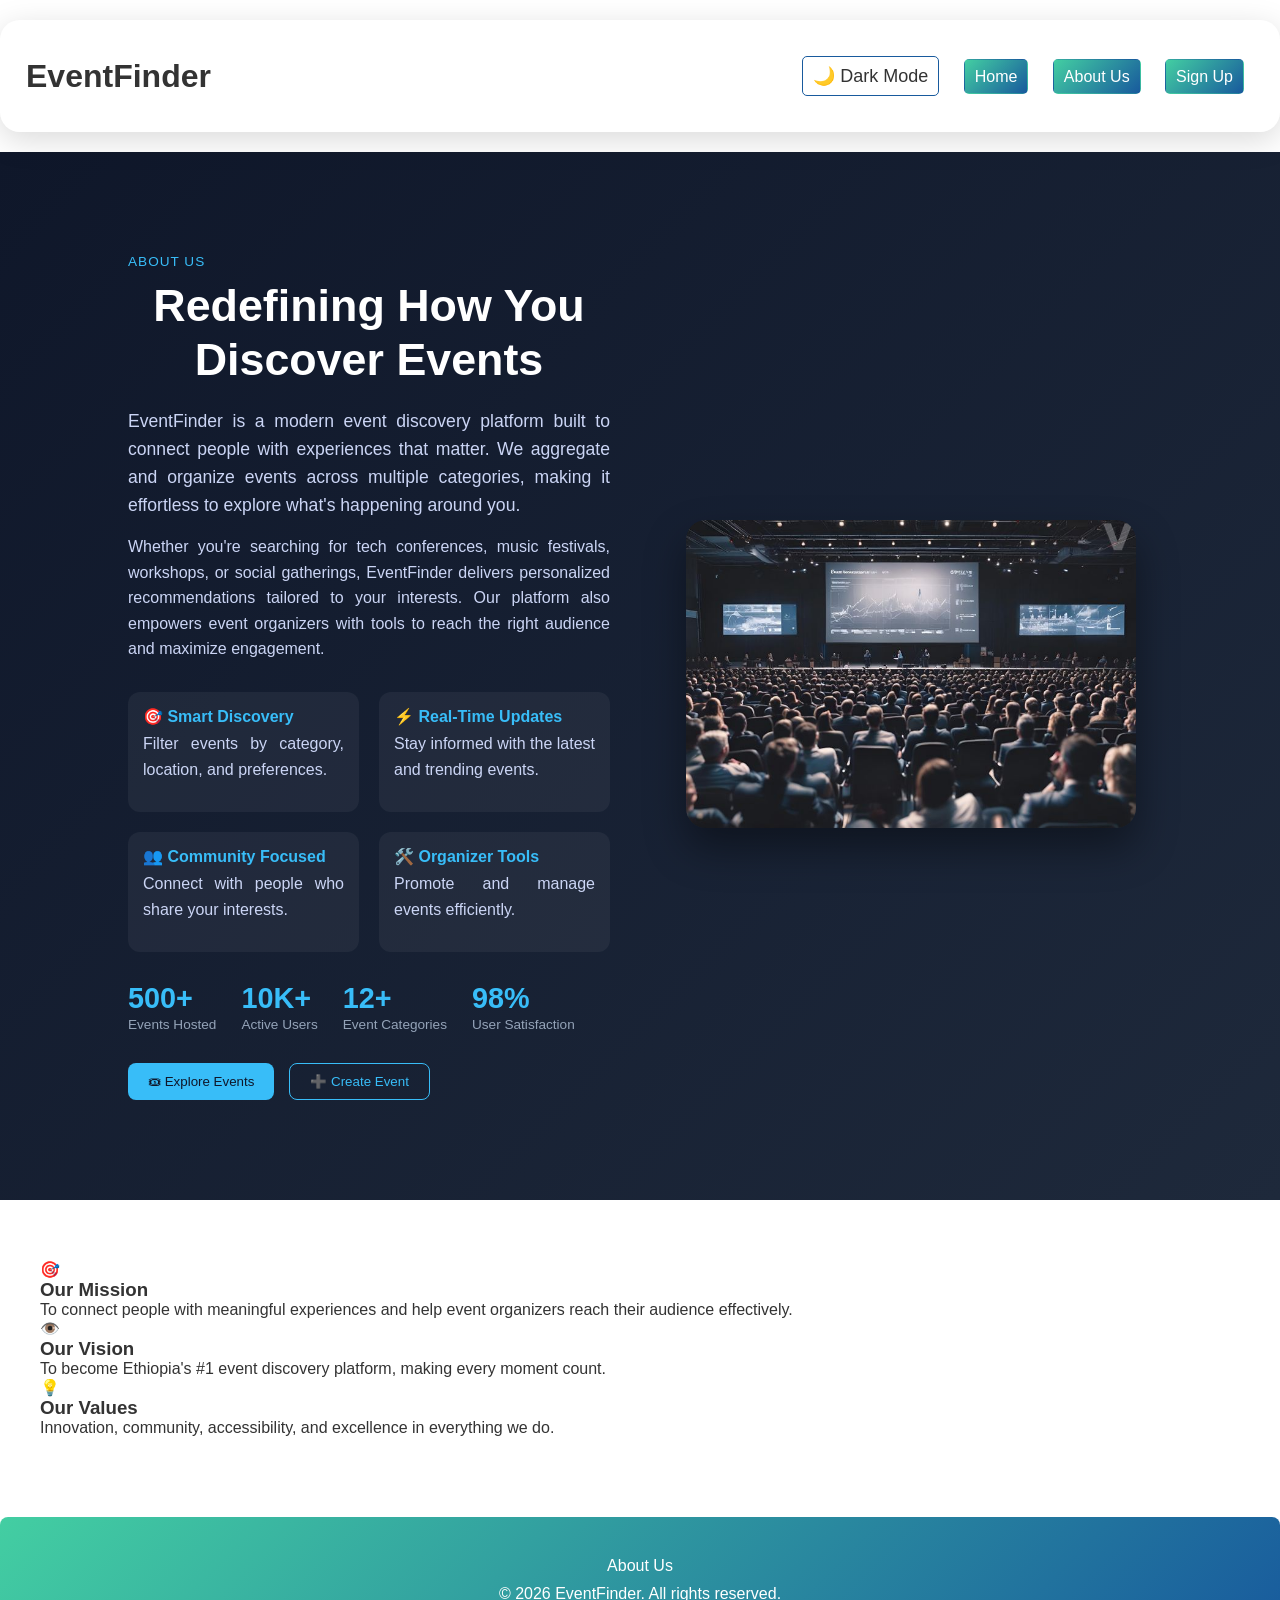
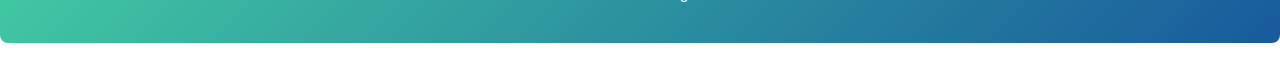
==== commit 837367ba: "final" ====
--- a/about-us.html
+++ b/about-us.html
@@ -2,10 +2,12 @@
 <html lang="en">
 <head>
   <meta charset="UTF-8">
+  <meta name="viewport" content="width=device-width, initial-scale=1.0, user-scalable=yes">
   <title>About Us - EventFinder</title>
   <link rel="stylesheet" href="styles/base.css">
   <link rel="stylesheet" href="styles/about.css">
-  <link rel="stylesheet" href="styles/responsiveness.css" />
+  <link rel="stylesheet" href="styles/home-auth.css">
+  <link rel="stylesheet" href="styles/responsiveness.css">
 </head>
 <body>
 
@@ -15,95 +17,116 @@
     <nav>
       <button id="theme-toggle">🌙 Dark Mode</button>
       <a href="index.html">Home</a>
-      <a href="my-tickets.html">My Tickets</a>
+      <a href="about-us.html">About Us</a>
       <a href="signup.html">Sign Up</a>
     </nav>
   </header>
 
+  <!-- About Main Section - Updated with better structure -->
+  <section class="about-main">
+    <div class="about-wrapper">
 
-  <section class="about-main">
-  <div class="about-wrapper">
+      <!-- Left Content -->
+      <div class="about-content">
+        <span class="about-label">About Us</span>
+        <h2>Redefining How You Discover Events</h2>
 
-    <!-- Left Content -->
-    <div class="about-content">
-      <span class="about-label">About Us</span>
-      <h2>Redefining How You Discover Events</h2>
+        <p class="about-intro">
+          EventFinder is a modern event discovery platform built to connect people
+          with experiences that matter. We aggregate and organize events across
+          multiple categories, making it effortless to explore what's happening
+          around you.
+        </p>
 
-      <p class="about-intro">
-        EventFinder is a modern event discovery platform built to connect people
-        with experiences that matter. We aggregate and organize events across
-        multiple categories, making it effortless to explore what’s happening
-        around you.
-      </p>
+        <p>
+          Whether you're searching for tech conferences, music festivals,
+          workshops, or social gatherings, EventFinder delivers personalized
+          recommendations tailored to your interests. Our platform also empowers
+          event organizers with tools to reach the right audience and maximize
+          engagement.
+        </p>
 
-      <p>
-        Whether you're searching for tech conferences, music festivals,
-        workshops, or social gatherings, EventFinder delivers personalized
-        recommendations tailored to your interests. Our platform also empowers
-        event organizers with tools to reach the right audience and maximize
-        engagement.
-      </p>
+        <!-- Feature highlights -->
+        <div class="about-features">
+          <div class="feature">
+            <h4>🎯 Smart Discovery</h4>
+            <p>Filter events by category, location, and preferences.</p>
+          </div>
 
-      <!-- Feature highlights -->
-      <div class="about-features">
-        <div class="feature">
-          <h4>Smart Discovery</h4>
-          <p>Filter events by category, location, and preferences.</p>
+          <div class="feature">
+            <h4>⚡ Real-Time Updates</h4>
+            <p>Stay informed with the latest and trending events.</p>
+          </div>
+
+          <div class="feature">
+            <h4>👥 Community Focused</h4>
+            <p>Connect with people who share your interests.</p>
+          </div>
+
+          <div class="feature">
+            <h4>🛠️ Organizer Tools</h4>
+            <p>Promote and manage events efficiently.</p>
+          </div>
         </div>
 
-        <div class="feature">
-          <h4>Real-Time Updates</h4>
-          <p>Stay informed with the latest and trending events.</p>
+        <!-- Stats -->
+        <div class="about-stats">
+          <div>
+            <h3>500+</h3>
+            <span>Events Hosted</span>
+          </div>
+          <div>
+            <h3>10K+</h3>
+            <span>Active Users</span>
+          </div>
+          <div>
+            <h3>12+</h3>
+            <span>Event Categories</span>
+          </div>
+          <div>
+            <h3>98%</h3>
+            <span>User Satisfaction</span>
+          </div>
         </div>
 
-        <div class="feature">
-          <h4>Community Focused</h4>
-          <p>Connect with people who share your interests.</p>
-        </div>
-
-        <div class="feature">
-          <h4>Organizer Tools</h4>
-          <p>Promote and manage events efficiently.</p>
+        <!-- CTA -->
+        <div class="about-cta">
+          <button class="primary-btn" onclick="window.location.href='index.html'">🎟 Explore Events</button>
+          <button class="secondary-btn" onclick="window.location.href='index.html'">➕ Create Event</button>
         </div>
       </div>
 
-      <!-- Stats -->
-      <div class="about-stats">
-        <div>
-          <h3>10+</h3>
-          <span>Events Hosted</span>
-        </div>
-        <div>
-          <h3>10+</h3>
-          <span>Active Users</span>
-        </div>
-        <div>
-          <h3>10+</h3>
-          <span>Event Categories</span>
-        </div>
-        <div>
-          <h3>99%</h3>
-          <span>User Satisfaction</span>
-        </div>
+      <!-- Right Image -->
+      <div class="about-visual">
+        <img src="assets/images/about.png" alt="Event experience">
       </div>
 
-      <!-- CTA -->
-      <div class="about-cta">
-        <button class="primary-btn" onclick="window.location.href='index.html#explore'">Explore Events</button>
-        <button class="secondary-btn" onclick="window.location.href='index.html#add-event'">Create Event</button>
+    </div>
+  </section>
+
+  <!-- Mission Section - NEW -->
+  <section class="mission-section">
+    <div class="mission-container">
+      <div class="mission-card">
+        <div class="mission-icon">🎯</div>
+        <h3>Our Mission</h3>
+        <p>To connect people with meaningful experiences and help event organizers reach their audience effectively.</p>
+      </div>
+      <div class="mission-card">
+        <div class="mission-icon">👁️</div>
+        <h3>Our Vision</h3>
+        <p>To become Ethiopia's #1 event discovery platform, making every moment count.</p>
+      </div>
+      <div class="mission-card">
+        <div class="mission-icon">💡</div>
+        <h3>Our Values</h3>
+        <p>Innovation, community, accessibility, and excellence in everything we do.</p>
       </div>
     </div>
-
-    <!-- Right Image -->
-    <div class="about-visual">
-      <img src="assets/images/about.png" alt="Event experience">
-    </div>
-
-  </div>
-</section>
-  
+  </section>
 
   <footer>
+    <a href="about-us.html">About Us</a>
     <p>© 2026 EventFinder. All rights reserved.</p>
   </footer>
 
--- a/styles/responsiveness.css
+++ b/styles/responsiveness.css
@@ -1,17 +1,13 @@
-/* ============================================
-   UNIFIED RESPONSIVE DESIGN
-   Handles: Home, About, Categories, Login, Signup
-   ============================================ */
-
 /* Tablet Styles (max-width: 768px) */
 @media (max-width: 768px) {
   /* General Layout */
   body {
-    margin: 0% 3% !important;
+    margin: 0 !important;
+    padding: 0 15px !important;
   }
 
   section {
-    padding: 40px 20px !important;
+    padding: 30px 15px !important;
   }
 
   /* Navbar */
@@ -37,10 +33,10 @@
     font-size: 14px;
   }
 
-  /* Hero Section (Home & Categories pages) */
+  /* Hero Section - Homepage */
   .hero {
-    padding: 50px 20px !important;
-    min-height: 35vh;
+    padding: 40px 20px !important;
+    text-align: center;
   }
 
   .hero h2 {
@@ -54,49 +50,51 @@
   .search-box {
     display: flex;
     flex-direction: column;
-    gap: 12px;
+    gap: 10px;
     align-items: center;
+    width: 100%;
+    max-width: 400px;
+    margin: 0 auto;
   }
 
   .search-box input {
-    width: 90%;
+    width: 100%;
     margin-left: 0 !important;
   }
 
   .search-box button {
-    width: 90%;
+    width: 100%;
     margin-left: 0 !important;
   }
 
-  /* Categories Grid (Home page) */
+  /* Categories Section - Homepage */
   .category-list {
     gap: 12px;
+    justify-content: center;
   }
 
   .category-list .card {
-    width: 100px;
-    padding: 12px;
-    font-size: 14px;
-  }
-
-  /* Events Grid (Home page) */
+    width: calc(33.33% - 12px);
+    min-width: 90px;
+    padding: 12px 8px;
+    font-size: 13px;
+    text-align: center;
+  }
+
+  /* Events Grid - Homepage */
   .event-grid {
     grid-template-columns: repeat(2, 1fr) !important;
     gap: 16px;
   }
 
   .events {
-    padding: 20px !important;
+    padding: 20px 15px !important;
   }
 
   .events-header {
     flex-direction: column;
     gap: 12px;
     text-align: center;
-  }
-
-  .events-header h2 {
-    margin-bottom: 0;
   }
 
   .add-event-btn {
@@ -104,10 +102,10 @@
     max-width: 200px;
   }
 
-  /* Cards */
+  /* Event Cards */
   .card-img {
-    height: 120px;
-    font-size: 48px;
+    height: 110px;
+    font-size: 44px;
   }
 
   .card-body {
@@ -115,7 +113,7 @@
   }
 
   .card-body h3 {
-    font-size: 16px;
+    font-size: 15px;
   }
 
   .card-meta {
@@ -124,10 +122,10 @@
     font-size: 11px;
   }
 
-  /* Categories Page (categories.html) */
+  /* Categories Page */
   .categories-container {
-    margin: 20px auto !important;
-    padding: 20px !important;
+    margin: 20px 0 !important;
+    padding: 20px 15px !important;
   }
 
   .categories-grid {
@@ -141,18 +139,14 @@
     font-size: 18px;
   }
 
-  .category p {
-    font-size: 14px;
-  }
-
   /* About Page */
   .about-main {
-    padding: 50px 5% !important;
+    padding: 40px 20px !important;
   }
 
   .about-wrapper {
     flex-direction: column;
-    gap: 40px;
+    gap: 30px;
     text-align: center;
   }
 
@@ -161,16 +155,12 @@
   }
 
   .about-content h2 {
-    font-size: 2rem;
+    font-size: 1.8rem;
   }
 
   .about-features {
-    grid-template-columns: 1fr !important;
+    grid-template-columns: repeat(2, 1fr) !important;
     gap: 15px;
-  }
-
-  .feature {
-    padding: 12px;
   }
 
   .about-stats {
@@ -178,42 +168,78 @@
     gap: 20px;
   }
 
-  .about-stats h3 {
-    font-size: 1.5rem;
-  }
-
   .about-cta {
     justify-content: center;
   }
 
-  .about-visual img {
-    max-width: 100%;
-  }
-
-  /* Auth Pages (Login & Signup) */
+  /* Auth Pages (Login, Signup, Register) */
   .auth-section {
-    padding: 40px 20px !important;
+    padding: 40px 15px !important;
   }
 
   .auth-box {
+    max-width: 100% !important;
+    width: 100% !important;
     padding: 25px 20px !important;
-    margin: 0 10px;
+    margin: 0 auto !important;
+    box-sizing: border-box;
   }
 
   .auth-box h2 {
     font-size: 24px;
   }
 
-  /* Modal & Form */
+  /* Registration Page Specific */
+  .event-summary {
+    padding: 15px !important;
+  }
+
+  .ticket-option {
+    padding: 12px !important;
+  }
+
+  .form-row {
+    grid-template-columns: 1fr;
+    gap: 10px;
+  }
+
+  .quantity-selector {
+    justify-content: center;
+  }
+
+  /* My Tickets Page */
+  .tickets-container {
+    margin: 20px 0 !important;
+    padding: 15px !important;
+    width: 100% !important;
+  }
+
+  .ticket-card {
+    padding: 15px !important;
+  }
+
+  .ticket-header h3 {
+    font-size: 16px;
+  }
+
+  .delete-ticket-btn {
+    width: 28px;
+    height: 28px;
+    font-size: 16px;
+  }
+
+  /* Modal */
   #modal-overlay .modal-container,
   #add-event-overlay > div {
     max-width: 95%;
+    margin: 0 auto;
   }
 
   /* Footer */
   footer {
-    padding: 30px 20px !important;
+    padding: 25px 20px !important;
     margin: 15px 0;
+    text-align: center;
   }
 }
 
@@ -221,7 +247,11 @@
 @media (max-width: 480px) {
   /* General */
   body {
-    margin: 0% 2% !important;
+    padding: 0 10px !important;
+  }
+
+  section {
+    padding: 25px 10px !important;
   }
 
   /* Navbar */
@@ -235,7 +265,12 @@
     padding: 6px 10px !important;
   }
 
-  /* Hero */
+  /* Hero Section */
+  .hero {
+    padding: 30px 15px !important;
+    height: 20vh;
+  }
+
   .hero h2 {
     font-size: 20px;
   }
@@ -246,34 +281,24 @@
 
   .search-box input,
   .search-box button {
-    width: 100%;
     padding: 12px 16px;
   }
 
-  /* Events Grid - Single column */
+  /* Categories - 2 columns on mobile */
+  .category-list .card {
+    width: calc(50% - 10px);
+    min-width: auto;
+    font-size: 13px;
+  }
+
+  .category-list {
+    gap: 10px;
+  }
+
+  /* Events Grid - 1 column on mobile */
   .event-grid {
     grid-template-columns: 1fr !important;
     gap: 16px;
-  }
-
-  /* Categories */
-  .category-list .card {
-    width: calc(50% - 10px);
-    min-width: 80px;
-  }
-
-  .category-list {
-    gap: 10px;
-  }
-
-  /* Categories Page */
-  .categories-grid {
-    grid-template-columns: 1fr !important;
-  }
-
-  .category {
-    height: 80px !important;
-    font-size: 16px;
   }
 
   /* Cards */
@@ -282,6 +307,10 @@
     font-size: 40px;
   }
 
+  .card-body h3 {
+    font-size: 16px;
+  }
+
   .user-card-actions {
     flex-direction: column;
     gap: 6px;
@@ -293,25 +322,27 @@
     font-size: 13px;
   }
 
+  /* Categories Page */
+  .categories-grid {
+    grid-template-columns: 1fr !important;
+  }
+
+  .category {
+    height: 80px !important;
+    font-size: 16px;
+  }
+
   /* About Page */
   .about-main {
-    padding: 40px 4% !important;
+    padding: 30px 15px !important;
   }
 
   .about-content h2 {
-    font-size: 1.6rem;
-  }
-
-  .about-intro {
-    font-size: 1rem;
-  }
-
-  .feature h4 {
-    font-size: 1rem;
-  }
-
-  .feature p {
-    font-size: 0.85rem;
+    font-size: 1.5rem;
+  }
+
+  .about-features {
+    grid-template-columns: 1fr !important;
   }
 
   .about-stats {
@@ -320,11 +351,7 @@
   }
 
   .about-stats h3 {
-    font-size: 1.3rem;
-  }
-
-  .about-stats span {
-    font-size: 0.75rem;
+    font-size: 1.2rem;
   }
 
   .about-cta {
@@ -335,7 +362,6 @@
   .primary-btn,
   .secondary-btn {
     width: 100%;
-    padding: 10px;
   }
 
   /* Auth Pages */
@@ -359,12 +385,59 @@
     padding: 12px;
   }
 
-  /* Buttons & Interactions */
+  /* Registration Page */
+  .ticket-option {
+    flex-direction: column;
+    text-align: center;
+    gap: 8px;
+  }
+
+  .ticket-price {
+    font-size: 16px;
+  }
+
+  .quantity-btn {
+    width: 28px;
+    height: 28px;
+    font-size: 16px;
+  }
+
+  .quantity-input {
+    width: 45px;
+  }
+
+  .register-btn-submit {
+    padding: 10px;
+    font-size: 14px;
+  }
+
+  /* My Tickets Page */
+  .ticket-card {
+    padding: 12px !important;
+  }
+
+  .ticket-header h3 {
+    font-size: 14px;
+  }
+
+  .ticket-details {
+    flex-direction: column;
+    align-items: flex-start;
+    gap: 8px;
+  }
+
+  .delete-ticket-btn {
+    width: 24px;
+    height: 24px;
+    font-size: 14px;
+  }
+
   .add-event-btn {
-    max-width: 100%;
-  }
-
-  /* Modal close button - easier to tap */
+    padding: 8px;
+    font-size: 13px;
+  }
+
+  /* Modal close button */
   #modal-overlay .close-modal,
   #add-event-overlay button {
     width: 36px;
@@ -378,407 +451,78 @@
   }
 }
 
-
-/* ============================================
-   MEDIA QUERIES FOR REGISTRATION & MY-TICKETS PAGES
-   ============================================ */
-
-/* Tablet Styles (max-width: 768px) */
-@media (max-width: 768px) {
-  
-  /* Registration Page */
-  .auth-box {
-    max-width: 90% !important;
-    margin: 0 auto !important;
-    padding: 25px 20px !important;
-  }
-  
+/* Extra Small Devices (max-width: 360px) */
+@media (max-width: 360px) {
+  body {
+    padding: 0 8px !important;
+  }
+
+  .hero h2 {
+    font-size: 18px;
+  }
+
+  .category-list .card {
+    font-size: 11px;
+    padding: 8px;
+  }
+
+  .card-body h3 {
+    font-size: 14px;
+  }
+
   .auth-box h2 {
-    font-size: 24px;
-  }
-  
-  .event-summary {
-    padding: 15px !important;
-  }
-  
-  .event-summary h3 {
     font-size: 18px;
   }
-  
-  .event-summary p {
-    font-size: 13px;
-  }
-  
-  .ticket-option {
-    padding: 12px !important;
-  }
-  
-  .ticket-info h4 {
-    font-size: 14px;
-  }
-  
-  .ticket-info p {
-    font-size: 11px;
-  }
-  
-  .ticket-price {
-    font-size: 16px;
-  }
-  
-  .form-row {
-    grid-template-columns: 1fr;
-    gap: 10px;
-  }
-  
-  .quantity-selector {
-    justify-content: center;
-  }
-  
-  .total-amount h3 {
-    font-size: 16px;
-  }
-  
-  .total-amount span {
-    font-size: 20px;
-  }
-  
-  .register-btn-submit {
-    padding: 12px;
-    font-size: 15px;
-  }
-  
-  .payment-option {
-    padding: 10px;
-    font-size: 14px;
-  }
-  
-  /* My Tickets Page */
-  .tickets-container {
-    margin: 20px auto !important;
-    padding: 15px !important;
-  }
-  
-  .tickets-container h2 {
-    font-size: 24px;
-  }
-  
-  .ticket-card {
-    padding: 15px !important;
-    margin-bottom: 15px;
-  }
-  
+
   .ticket-header h3 {
-    font-size: 16px;
-    max-width: 70%;
-  }
-  
-  .ticket-badge {
-    font-size: 10px;
-    padding: 3px 10px;
-  }
-  
-  .ticket-details {
-    gap: 12px;
     font-size: 12px;
-    margin: 10px 0;
-    flex-wrap: wrap;
-  }
-  
-  .ticket-details span {
-    font-size: 12px;
-  }
-  
-  .delete-ticket-btn {
-    width: 28px;
-    height: 28px;
-    font-size: 16px;
-    top: 12px;
-    right: 12px;
-  }
-  
-  .add-event-btn {
-    width: 100%;
-    padding: 10px;
-    font-size: 14px;
-  }
-  
-  /* Confirmation Modal */
-  .confirm-content {
-    max-width: 90%;
-    margin: 0 20px;
-    padding: 20px;
-  }
-  
-  .confirm-content h3 {
-    font-size: 18px;
-  }
-  
-  .confirm-content p {
-    font-size: 14px;
-  }
-  
-  .confirm-buttons button {
-    padding: 8px 16px;
-    font-size: 14px;
-  }
-  
-  /* Toast Notification */
-  div[style*="position: fixed; bottom: 20px"] {
-    font-size: 12px !important;
-    padding: 10px 20px !important;
-    width: 90%;
-    text-align: center;
-  }
-}
-
-/* Mobile Styles (max-width: 480px) */
-@media (max-width: 480px) {
-  
-  /* Registration Page */
-  .auth-box {
-    max-width: 95% !important;
-    padding: 20px 15px !important;
-  }
-  
-  .auth-box h2 {
-    font-size: 20px;
-  }
-  
-  .auth-sub {
-    font-size: 12px;
-  }
-  
-  .event-summary {
-    padding: 12px !important;
-  }
-  
-  .event-summary h3 {
-    font-size: 16px;
-  }
-  
-  .event-summary p {
-    font-size: 12px;
-  }
-  
-  .ticket-types label {
-    font-size: 14px;
-  }
-  
-  .ticket-option {
-    padding: 10px !important;
-    flex-direction: column;
-    text-align: center;
-    gap: 8px;
-  }
-  
-  .ticket-info h4 {
-    font-size: 13px;
-  }
-  
-  .ticket-info p {
-    font-size: 10px;
-  }
-  
-  .ticket-price {
-    font-size: 14px;
-  }
-  
-  .form-group label {
-    font-size: 13px;
-  }
-  
-  .form-group input {
-    padding: 10px;
-    font-size: 13px;
-  }
-  
-  .quantity-selector {
-    gap: 8px;
-  }
-  
-  .quantity-btn {
-    width: 28px;
-    height: 28px;
-    font-size: 16px;
-  }
-  
-  .quantity-input {
-    width: 45px;
-    padding: 4px;
-    font-size: 14px;
-  }
-  
-  .total-amount {
-    padding: 10px;
-  }
-  
-  .total-amount h3 {
-    font-size: 14px;
-  }
-  
-  .total-amount span {
-    font-size: 18px;
-  }
-  
-  .register-btn-submit {
-    padding: 10px;
-    font-size: 14px;
-  }
-  
-  .payment-option {
-    padding: 8px;
-    font-size: 13px;
-  }
-  
-  .auth-switch {
-    font-size: 12px;
-  }
-  
-  /* My Tickets Page */
-  .tickets-container h2 {
-    font-size: 20px;
-  }
-  
-  .ticket-card {
-    padding: 12px !important;
-  }
-  
-  .ticket-header {
-    padding-right: 25px;
-  }
-  
-  .ticket-header h3 {
-    font-size: 14px;
-    max-width: 65%;
-  }
-  
-  .ticket-badge {
-    font-size: 9px;
-    padding: 2px 8px;
-  }
-  
-  .ticket-details {
-    gap: 8px;
-    flex-direction: column;
-    align-items: flex-start;
-  }
-  
-  .ticket-details span {
-    font-size: 11px;
-  }
-  
-  .delete-ticket-btn {
-    width: 24px;
-    height: 24px;
-    font-size: 14px;
-    top: 10px;
-    right: 10px;
-  }
-  
-  .add-event-btn {
-    padding: 8px;
-    font-size: 13px;
-  }
-  
-  .empty-tickets {
-    padding: 40px 15px;
-  }
-  
-  .empty-tickets p {
-    font-size: 14px;
-  }
-  
-  .browse-btn {
-    padding: 10px 20px;
-    font-size: 14px;
-  }
-  
-  /* Confirmation Modal */
-  .confirm-content {
-    padding: 15px;
-  }
-  
-  .confirm-content h3 {
-    font-size: 16px;
-  }
-  
-  .confirm-content p {
-    font-size: 13px;
-  }
-  
-  .confirm-buttons {
-    gap: 10px;
-    margin-top: 15px;
-  }
-  
-  .confirm-buttons button {
-    padding: 6px 14px;
-    font-size: 13px;
   }
 }
 
 /* Landscape Mode for Mobile */
 @media (max-width: 768px) and (orientation: landscape) {
-  
-  /* Registration Page */
-  .auth-section {
+  .hero {
     padding: 20px !important;
   }
-  
+
+  .event-grid {
+    grid-template-columns: repeat(2, 1fr) !important;
+  }
+
   .auth-box {
     max-width: 80% !important;
   }
-  
+
   .ticket-option {
     padding: 8px !important;
   }
-  
-  .event-summary {
-    margin-bottom: 15px;
-  }
-  
-  /* My Tickets Page */
-  .tickets-container {
-    margin: 15px auto !important;
-  }
-  
-  .ticket-card {
-    margin-bottom: 12px;
-  }
-  
-  .ticket-details {
-    flex-direction: row;
-    flex-wrap: wrap;
-  }
 }
 
-/* Tablet Landscape (1024px and below) */
+/* Desktop Small (1024px and below) */
 @media (max-width: 1024px) and (min-width: 769px) {
-  
-  /* Registration Page */
+  body {
+    padding: 0 20px !important;
+  }
+
+  .event-grid {
+    grid-template-columns: repeat(2, 1fr) !important;
+    gap: 20px;
+  }
+
   .auth-box {
     max-width: 500px !important;
   }
-  
-  /* My Tickets Page */
+
   .tickets-container {
     max-width: 700px;
   }
-  
-  .ticket-header h3 {
-    font-size: 17px;
-  }
 }
 
-/* High Resolution Mobile (with notch/gesture bar) */
-@supports (padding: max(0px)) {
-  @media (max-width: 480px) {
-    .auth-box {
-      padding-bottom: max(20px, env(safe-area-inset-bottom)) !important;
-    }
-    
-    .confirm-content {
-      margin-bottom: max(20px, env(safe-area-inset-bottom));
-    }
-  }
-}+/* Desktop Large (1200px and above) */
+@media (min-width: 1200px) {
+  body {
+    padding: 0;
+    margin: 0 auto;
+    max-width: 1400px;
+  }
+}
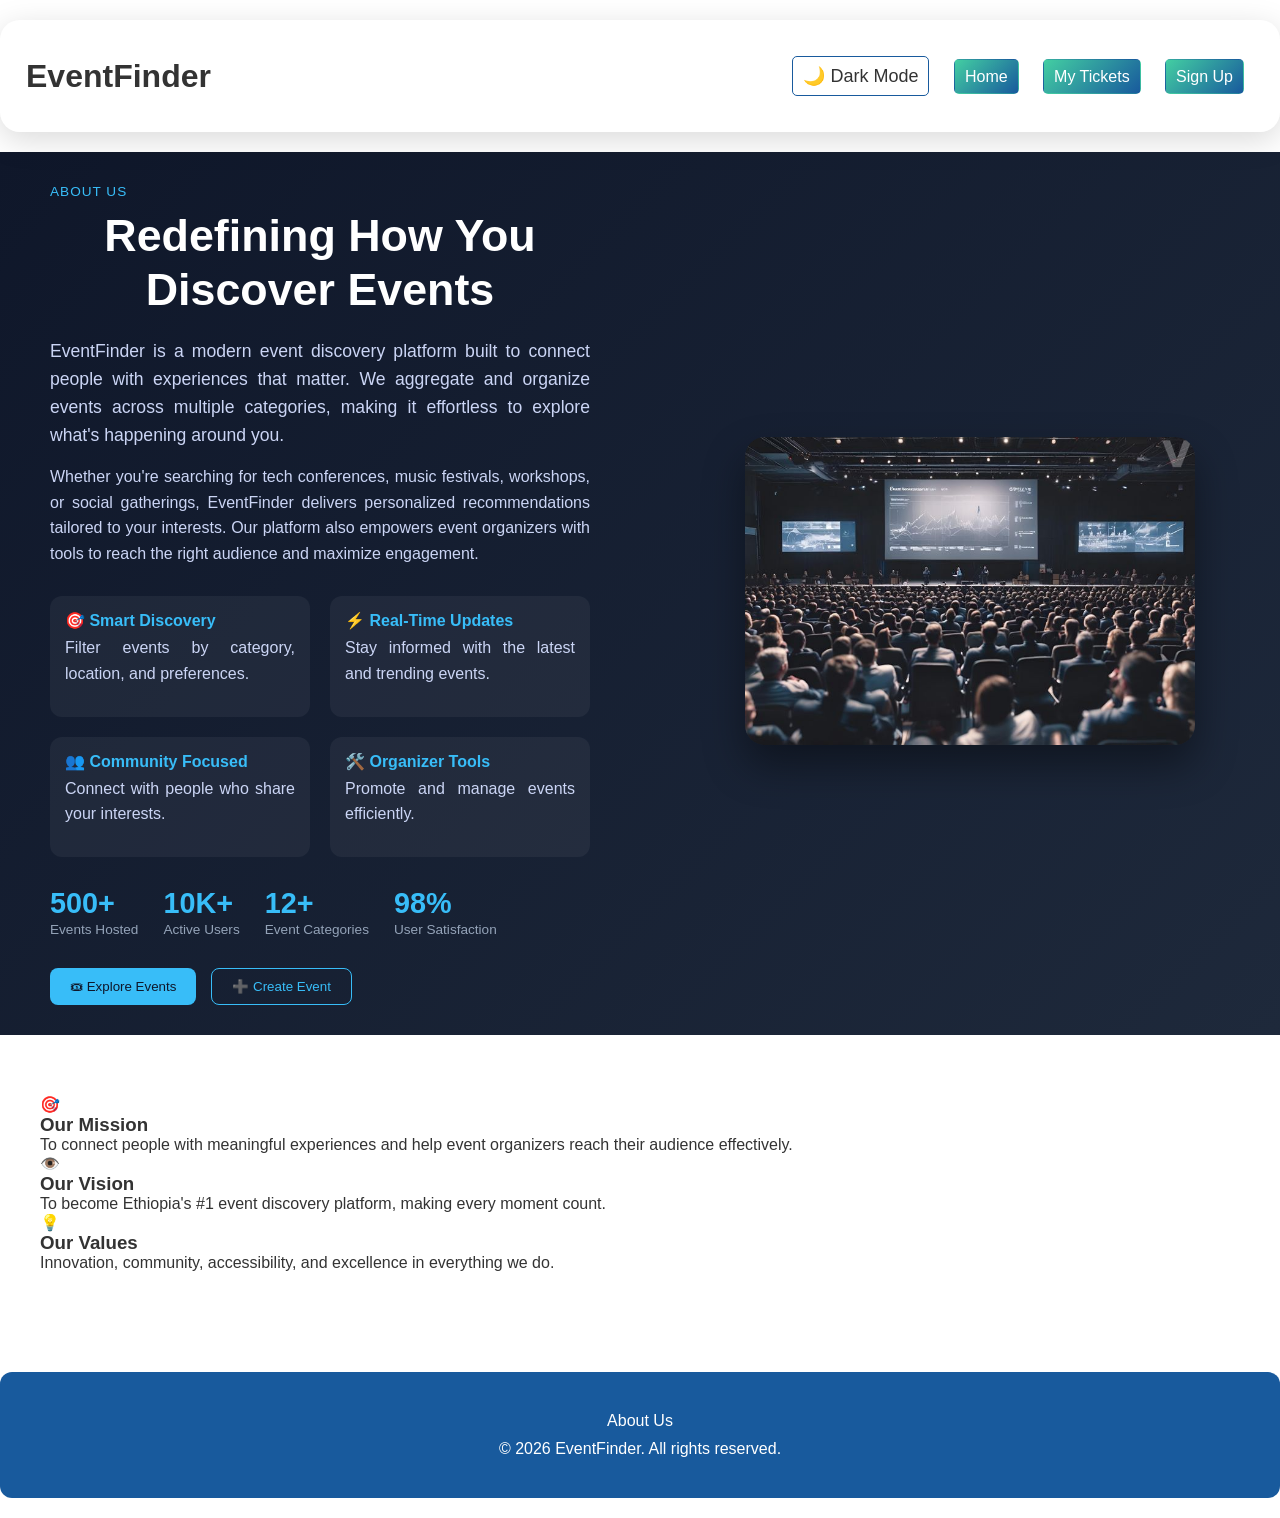
==== commit 79e05264: "final commit" ====
--- a/about-us.html
+++ b/about-us.html
@@ -17,7 +17,7 @@
     <nav>
       <button id="theme-toggle">🌙 Dark Mode</button>
       <a href="index.html">Home</a>
-      <a href="about-us.html">About Us</a>
+      <a href="my-tickets.html">My Tickets</a>
       <a href="signup.html">Sign Up</a>
     </nav>
   </header>
--- a/styles/about.css
+++ b/styles/about.css
@@ -19,6 +19,7 @@
 .about-content {
   flex: 1;
   max-width: 600px;
+  padding: 30px;
 }
 
 /* Labels & Headings */
--- a/styles/home-auth.css
+++ b/styles/home-auth.css
@@ -0,0 +1,436 @@
+body {
+  background-color: var(--bg);
+  color: var(--text);
+  margin: 0;
+  padding: 0;
+}
+
+/* Fix container width - remove side margins */
+.container, 
+body > section:first-of-type {
+  width: 100%;
+  max-width: 1400px;
+  margin: 0 auto;
+  padding: 0 20px;
+  box-sizing: border-box;
+}
+
+/* Hero Section - Full width like registration header */
+.hero {
+  text-align: center;
+  padding: 80px 40px;
+  border-radius: 20px;
+  background-image: linear-gradient(rgba(0, 0, 0, 0.6), rgba(0, 0, 0, 0.6)), url("../assets/images/hero.jpg");
+  background-color: #185a9d;
+  color: white;
+  background-size: cover;
+  background-position: center;
+  margin-bottom: 30px;
+  
+  /* ADD THESE 3 LINES */
+  display: flex;
+  flex-direction: column;
+  justify-content: center;
+  align-items: center;
+}
+
+.search-box {
+  display: flex;
+  justify-content: center;
+  gap: 12px;
+  max-width: 550px;
+  width: 100%;
+}
+
+.hero h2 {
+  font-size: 2.5rem;
+  margin-bottom: 15px;
+}
+
+.hero p {
+  font-size: 1.2rem;
+  margin-bottom: 25px;
+}
+
+.search-box input {
+  flex: 1;
+  padding: 14px 20px;
+  border-radius: 30px;
+  border: none;
+  font-size: 16px;
+}
+
+.search-box button {
+  padding: 14px 28px;
+  border-radius: 30px;
+  font-size: 16px;
+  white-space: nowrap;
+}
+
+/* Categories Section */
+.categories {
+  padding: 40px 0 !important;
+}
+
+.categories h2 {
+  text-align: center;
+  margin-bottom: 30px;
+  font-size: 1.8rem;
+}
+
+.category-list {
+  display: flex;
+  flex-wrap: wrap;
+  justify-content: center;
+  gap: 20px;
+  padding: 0;
+}
+
+.category-list .card {
+  width: 180px;
+  padding: 15px 10px;
+  text-align: center;
+  cursor: pointer;
+  transition: transform 0.3s ease;
+  background: var(--card);
+  border-radius: 12px;
+}
+
+.category-list .card:hover {
+  transform: translateY(-5px);
+}
+
+/* Events Section */
+.events {
+  padding: 40px 0 !important;
+}
+
+.events-header {
+  display: flex;
+  justify-content: space-between;
+  align-items: center;
+  margin-bottom: 30px;
+  flex-wrap: wrap;
+  gap: 15px;
+}
+
+.events-header h2 {
+  margin: 0;
+  font-size: 1.8rem;
+}
+
+.add-event-btn {
+  padding: 10px 20px;
+  border-radius: 8px;
+  font-weight: bold;
+  cursor: pointer;
+  transition: all 0.3s ease;
+}
+
+.add-event-btn:hover {
+  transform: translateY(-2px);
+}
+
+/* Event Grid - 3 columns like registration grid */
+.event-grid {
+  display: grid;
+  grid-template-columns: repeat(3, 1fr);
+  gap: 24px;
+  margin: 0;
+}
+
+/* Event Cards - Consistent sizing */
+.event-card {
+  background: var(--card);
+  border-radius: 12px;
+  overflow: hidden;
+  transition: transform 0.3s ease;
+  cursor: pointer;
+  height: 100%;
+  display: flex;
+  flex-direction: column;
+}
+
+.event-card:hover {
+  transform: translateY(-5px);
+}
+
+.card-img {
+  height: 150px;
+  display: flex;
+  align-items: center;
+  justify-content: center;
+  font-size: 60px;
+  background: #eef2f7;
+}
+
+.dark-mode .card-img {
+  background: #2a2a2a;
+}
+
+.card-body {
+  padding: 16px;
+  flex: 1;
+  display: flex;
+  flex-direction: column;
+}
+
+.card-body h3 {
+  font-size: 1.1rem;
+  margin-bottom: 8px;
+}
+
+.card-meta {
+  display: flex;
+  gap: 12px;
+  font-size: 0.8rem;
+  color: gray;
+  margin-bottom: 10px;
+  flex-wrap: wrap;
+}
+
+.card-desc {
+  font-size: 0.85rem;
+  line-height: 1.4;
+  color: gray;
+  margin-bottom: 10px;
+  display: -webkit-box;
+  -webkit-line-clamp: 2;
+  -webkit-box-orient: vertical;
+  overflow: hidden;
+}
+
+.read-more {
+  margin-top: auto;
+  font-size: 0.8rem;
+  color: #185a9d;
+  cursor: pointer;
+  font-weight: bold;
+}
+
+.dark-mode .read-more {
+  color: #ff7a18;
+}
+
+/* Auth Pages (Login & Signup) - Make them like registration */
+.auth-section {
+  display: flex;
+  justify-content: center;
+  align-items: center;
+  min-height: 70vh;
+  padding: 40px 20px;
+}
+
+.auth-box {
+  background: var(--card);
+  border-radius: 20px;
+  padding: 40px;
+  width: 100%;
+  max-width: 480px;
+  box-shadow: 0 8px 32px rgba(0, 0, 0, 0.1);
+  transition: all 0.3s ease;
+}
+
+.auth-box h2 {
+  font-size: 1.8rem;
+  margin-bottom: 8px;
+}
+
+.auth-sub {
+  color: gray;
+  margin-bottom: 30px;
+}
+
+.auth-form {
+  text-align: left;
+}
+
+.form-group {
+  margin-bottom: 20px;
+}
+
+.form-group label {
+  display: block;
+  margin-bottom: 8px;
+  font-weight: 600;
+  font-size: 0.9rem;
+}
+
+.form-group input {
+  width: 100%;
+  padding: 12px;
+  border: 1px solid #ddd;
+  border-radius: 10px;
+  font-size: 1rem;
+  background: var(--bg);
+  color: var(--text);
+  box-sizing: border-box;
+}
+
+.dark-mode .form-group input {
+  border-color: #444;
+}
+
+.auth-btn {
+  width: 100%;
+  padding: 14px;
+  background: linear-gradient(135deg, #43cea2, #185a9d);
+  color: white;
+  border: none;
+  border-radius: 10px;
+  font-size: 1rem;
+  font-weight: bold;
+  cursor: pointer;
+  transition: all 0.3s ease;
+}
+
+.auth-btn:hover {
+  transform: translateY(-2px);
+  opacity: 0.95;
+}
+
+.dark-mode .auth-btn {
+  background: linear-gradient(135deg, #ff7a18, #e06c15);
+}
+
+.auth-switch {
+  text-align: center;
+  margin-top: 20px;
+  font-size: 0.85rem;
+}
+
+.auth-switch a {
+  color: #185a9d;
+  text-decoration: none;
+  font-weight: bold;
+}
+
+.dark-mode .auth-switch a {
+  color: #ff7a18;
+}
+
+/* Footer */
+footer {
+  background: #185a9d;
+  color: white;
+  text-align: center;
+  padding: 40px;
+  border-radius: 12px;
+  margin: 40px 0 20px 0;
+}
+
+.dark-mode footer {
+  background: #0a0f1a;
+}
+
+footer a {
+  color: white;
+  text-decoration: none;
+  margin: 0 10px;
+}
+
+/* ============================================
+   RESPONSIVE FOR HOME, SIGNUP & LOGIN PAGES
+   ============================================ */
+
+/* Tablet */
+@media (max-width: 768px) {
+  body .container,
+  body > section:first-of-type {
+    padding: 0 15px;
+  }
+
+  .hero {
+    padding: 40px 20px !important;
+  }
+
+  .hero h2 {
+    font-size: 1.8rem;
+  }
+
+  .hero p {
+    font-size: 1rem;
+  }
+
+  .search-box {
+    flex-direction: column;
+    max-width: 400px;
+  }
+
+  .search-box input,
+  .search-box button {
+    width: 100%;
+  }
+
+  .category-list .card {
+    width: calc(33.33% - 14px);
+    min-width: 90px;
+  }
+
+  .event-grid {
+    grid-template-columns: repeat(2, 1fr) !important;
+    gap: 16px;
+  }
+
+  .events-header {
+    flex-direction: column;
+    text-align: center;
+  }
+
+  .auth-box {
+    padding: 30px 25px;
+    max-width: 90%;
+  }
+
+  .auth-box h2 {
+    font-size: 1.5rem;
+  }
+}
+
+/* Mobile */
+@media (max-width: 480px) {
+  .hero {
+    padding: 30px 15px !important;
+  }
+
+  .hero h2 {
+    font-size: 1.5rem;
+  }
+
+  .category-list .card {
+    width: calc(50% - 10px);
+  }
+
+  .event-grid {
+    grid-template-columns: 1fr !important;
+  }
+
+  .auth-box {
+    padding: 25px 20px;
+    max-width: 95%;
+  }
+
+  .auth-box h2 {
+    font-size: 1.3rem;
+  }
+
+  .form-group input {
+    padding: 10px;
+  }
+
+  footer {
+    padding: 25px 15px;
+  }
+}
+
+/* Small phones */
+@media (max-width: 360px) {
+  .category-list .card {
+    font-size: 0.75rem;
+    padding: 10px 5px;
+  }
+
+  .card-body h3 {
+    font-size: 0.9rem;
+  }
+}
